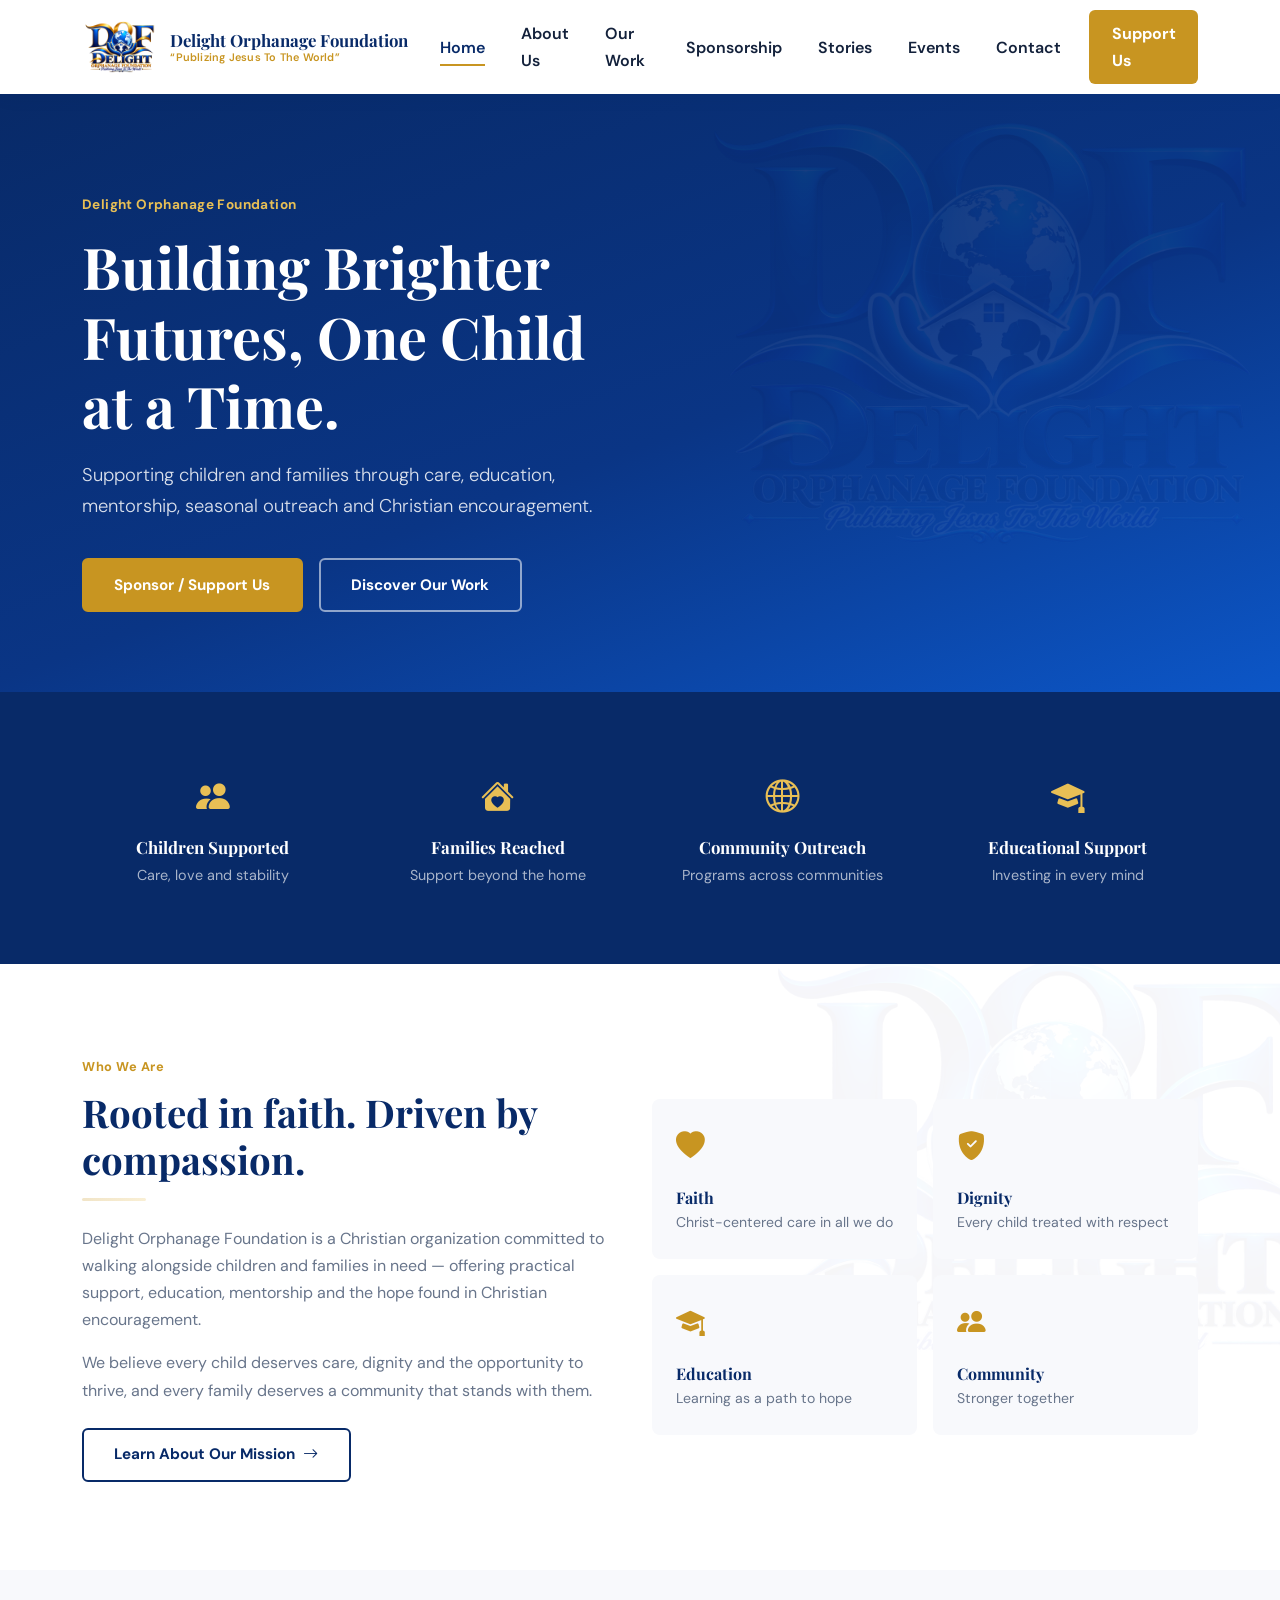
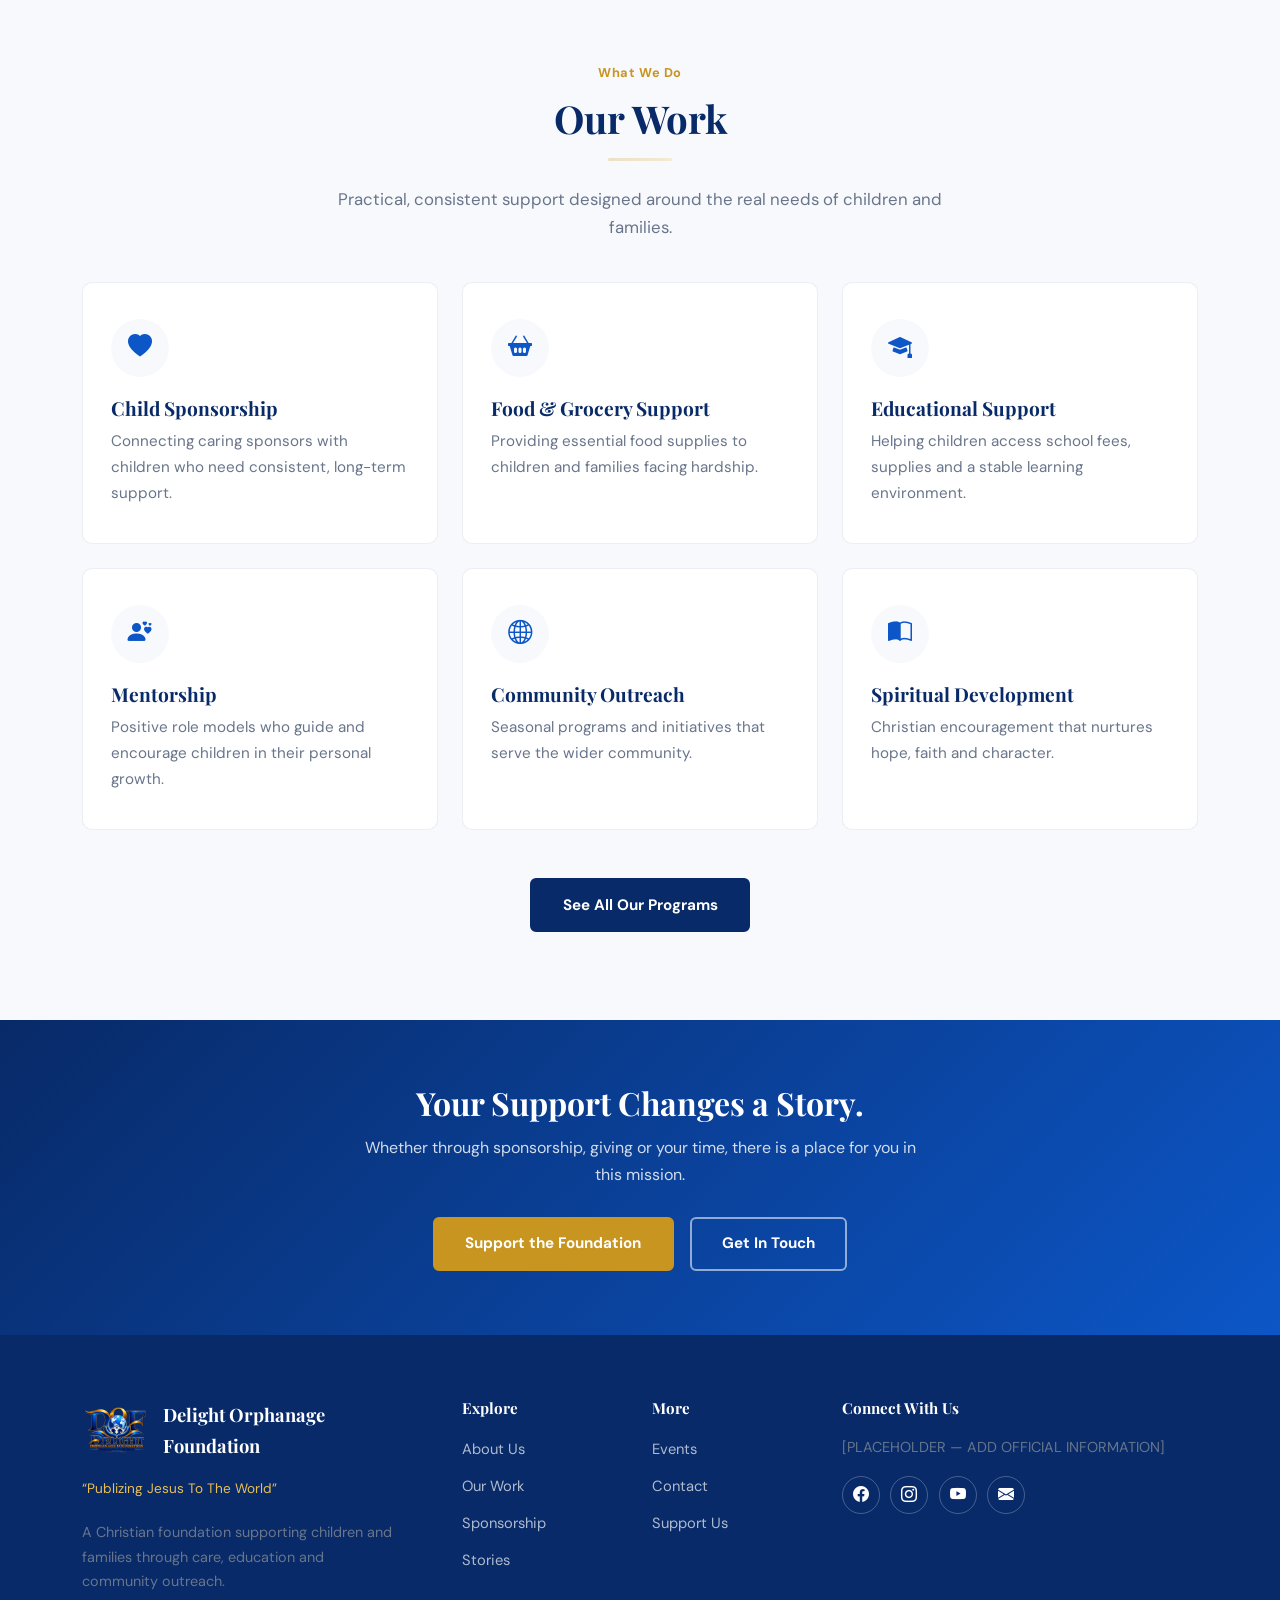
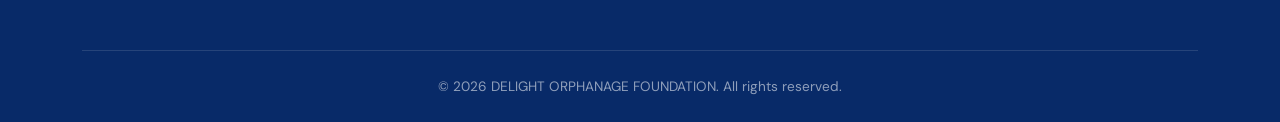
==== index.html @ 0a3e5aed "full website" ====
<!DOCTYPE html>
<html lang="en">
<head>
<meta charset="UTF-8">
<meta name="viewport" content="width=device-width, initial-scale=1.0">
<title>Delight Orphanage Foundation | Publizing Jesus To The World</title>
<meta name="description" content="Delight Orphanage Foundation supports children and families through child sponsorship, food support, education, mentorship and Christian encouragement.">

<!-- Google Fonts -->
<link rel="preconnect" href="https://fonts.googleapis.com">
<link rel="preconnect" href="https://fonts.gstatic.com" crossorigin>
<link href="https://fonts.googleapis.com/css2?family=Playfair+Display:wght@600;700;800&family=DM+Sans:wght@400;500;600;700&display=swap" rel="stylesheet">

<!-- Bootstrap 5 CSS -->
<link href="https://cdn.jsdelivr.net/npm/bootstrap@5.3.3/dist/css/bootstrap.min.css" rel="stylesheet">
<!-- Bootstrap Icons -->
<link rel="stylesheet" href="https://cdn.jsdelivr.net/npm/bootstrap-icons@1.11.3/font/bootstrap-icons.css">
<!-- Custom Styles -->
<link rel="stylesheet" href="css/style.css">

<link rel="icon" href="assets/logo-gold-blue.png" type="image/png">
</head>
<body>

<!-- ============================== HEADER / NAV ============================== -->
<header class="site-header">
  <nav class="navbar navbar-expand-lg">
    <div class="container">
      <a class="navbar-brand navbar-brand-custom" href="index.html">
        <img src="assets/logo-gold-blue.png" alt="Delight Orphanage Foundation logo">
        <span class="navbar-brand-text">
          <span class="brand-name">Delight Orphanage Foundation</span>
          <span class="brand-motto">&ldquo;Publizing Jesus To The World&rdquo;</span>
        </span>
      </a>
      <button class="navbar-toggler" type="button" data-bs-toggle="collapse" data-bs-target="#mainNav" aria-controls="mainNav" aria-expanded="false" aria-label="Toggle navigation">
        <span class="navbar-toggler-icon"></span>
      </button>
      <div class="collapse navbar-collapse" id="mainNav">
        <ul class="navbar-nav ms-auto align-items-lg-center gap-lg-1">
          <li class="nav-item"><a class="nav-link nav-link-custom active" aria-current="page" href="index.html">Home</a></li>
          <li class="nav-item"><a class="nav-link nav-link-custom" href="about.html">About Us</a></li>
          <li class="nav-item"><a class="nav-link nav-link-custom" href="work.html">Our Work</a></li>
          <li class="nav-item"><a class="nav-link nav-link-custom" href="support.html">Sponsorship</a></li>
          <li class="nav-item"><a class="nav-link nav-link-custom" href="stories.html">Stories</a></li>
          <li class="nav-item"><a class="nav-link nav-link-custom" href="events.html">Events</a></li>
          <li class="nav-item"><a class="nav-link nav-link-custom" href="contact.html">Contact</a></li>
          <li class="nav-item"><a class="nav-link nav-support-btn" href="support.html">Support Us</a></li>
        </ul>
      </div>
    </div>
  </nav>
</header>

<!-- ============================== HERO ============================== -->
<section class="hero">
  <div class="container">
    <div class="row align-items-center gy-5">
      <div class="col-lg-6">
        <span class="hero-eyebrow">Delight Orphanage Foundation</span>
        <h1>Building Brighter Futures, One Child at a Time.</h1>
        <p class="lead">Supporting children and families through care, education, mentorship, seasonal outreach and Christian encouragement.</p>
        <div class="hero-btns">
          <a href="support.html" class="btn btn-gold">Sponsor / Support Us</a>
          <a href="work.html" class="btn btn-outline-light-custom">Discover Our Work</a>
        </div>
      </div>
      <div class="col-lg-6">
        <div class="hero-art">
          <!-- Custom brand illustration: hands, home, and children — echoes the foundation's own mark -->
          <!-- <svg class="brand-illustration" viewBox="0 0 480 460" fill="none" xmlns="http://www.w3.org/2000/svg" role="img" aria-label="Illustration of two hands cradling a home with two children, beneath a globe, symbolising care and shelter">
            <circle cx="240" cy="150" r="118" fill="rgba(232,191,85,0.10)"/>
            <circle cx="240" cy="150" r="86" fill="rgba(232,191,85,0.14)"/>
            <circle cx="240" cy="140" r="58" fill="#E8BF55" fill-opacity="0.9"/>
            <path d="M186 150c0-30 24-54 54-54s54 24 54 54-24 54-54 54-54-24-54-54Z" stroke="#082A68" stroke-width="2" fill="none" opacity="0.35"/>
            <path d="M192 300 L240 258 L288 300 V300 H192 Z" fill="#FFFFFF"/>
            <path d="M180 306 L240 250 L300 306" stroke="#E8BF55" stroke-width="8" stroke-linecap="round" stroke-linejoin="round" fill="none"/>
            <rect x="228" y="272" width="24" height="24" fill="#0C56C7" opacity="0.85"/>
            <circle cx="218" cy="312" r="16" fill="#082A68"/>
            <circle cx="262" cy="312" r="16" fill="#082A68"/>
            <path d="M120 360c20-40 60-58 120-58s100 18 120 58" stroke="#0C56C7" stroke-width="10" stroke-linecap="round" fill="none"/>
            <path d="M96 372c14-16 32-24 48-24" stroke="#0C56C7" stroke-width="10" stroke-linecap="round" fill="none"/>
            <path d="M384 372c-14-16-32-24-48-24" stroke="#0C56C7" stroke-width="10" stroke-linecap="round" fill="none"/>
          </svg> -->
        </div>
      </div>
    </div>
  </div>
</section>

<!-- ============================== IMPACT SECTION ============================== -->
<section class="impact-section">
  <div class="container">
    <div class="row g-4">
      <div class="col-6 col-lg-3">
        <div class="impact-item reveal">
          <i class="bi bi-people-fill"></i>
          <h4>Children Supported</h4>
          <p>Care, love and stability</p>
        </div>
      </div>
      <div class="col-6 col-lg-3">
        <div class="impact-item reveal">
          <i class="bi bi-house-heart-fill"></i>
          <h4>Families Reached</h4>
          <p>Support beyond the home</p>
        </div>
      </div>
      <div class="col-6 col-lg-3">
        <div class="impact-item reveal">
          <i class="bi bi-globe2"></i>
          <h4>Community Outreach</h4>
          <p>Programs across communities</p>
        </div>
      </div>
      <div class="col-6 col-lg-3">
        <div class="impact-item reveal">
          <i class="bi bi-mortarboard-fill"></i>
          <h4>Educational Support</h4>
          <p>Investing in every mind</p>
        </div>
      </div>
    </div>
  </div>
</section>

<!-- ============================== ABOUT SNAPSHOT ============================== -->
<section class="section-pad watermark-section">
  <div class="container">
    <div class="row align-items-center gy-5">
      <div class="col-lg-6 reveal">
        <span class="eyebrow">Who We Are</span>
        <h2 class="section-title">Rooted in faith. Driven by compassion.</h2>
        <hr class="section-rule">
        <p>Delight Orphanage Foundation is a Christian organization committed to walking alongside children and families in need &mdash; offering practical support, education, mentorship and the hope found in Christian encouragement.</p>
        <p>We believe every child deserves care, dignity and the opportunity to thrive, and every family deserves a community that stands with them.</p>
        <a href="about.html" class="btn btn-outline-navy mt-2">Learn About Our Mission <i class="bi bi-arrow-right"></i></a>
      </div>
      <div class="col-lg-6 reveal">
        <div class="row g-3">
          <div class="col-6">
            <div class="p-4 rounded-3 bg-soft h-100">
              <i class="bi bi-heart-fill" style="color:var(--gold); font-size:1.8rem;"></i>
              <h5 class="mt-3 mb-1" style="font-size:1rem;">Faith</h5>
              <p class="mb-0" style="font-size:0.88rem;">Christ-centered care in all we do</p>
            </div>
          </div>
          <div class="col-6">
            <div class="p-4 rounded-3 bg-soft h-100">
              <i class="bi bi-shield-fill-check" style="color:var(--gold); font-size:1.8rem;"></i>
              <h5 class="mt-3 mb-1" style="font-size:1rem;">Dignity</h5>
              <p class="mb-0" style="font-size:0.88rem;">Every child treated with respect</p>
            </div>
          </div>
          <div class="col-6">
            <div class="p-4 rounded-3 bg-soft h-100">
              <i class="bi bi-mortarboard-fill" style="color:var(--gold); font-size:1.8rem;"></i>
              <h5 class="mt-3 mb-1" style="font-size:1rem;">Education</h5>
              <p class="mb-0" style="font-size:0.88rem;">Learning as a path to hope</p>
            </div>
          </div>
          <div class="col-6">
            <div class="p-4 rounded-3 bg-soft h-100">
              <i class="bi bi-people-fill" style="color:var(--gold); font-size:1.8rem;"></i>
              <h5 class="mt-3 mb-1" style="font-size:1rem;">Community</h5>
              <p class="mb-0" style="font-size:0.88rem;">Stronger together</p>
            </div>
          </div>
        </div>
      </div>
    </div>
  </div>
</section>

<!-- ============================== OUR WORK ============================== -->
<section class="section-pad bg-soft">
  <div class="container">
    <div class="text-center mx-auto reveal" style="max-width:640px;">
      <span class="eyebrow">What We Do</span>
      <h2 class="section-title">Our Work</h2>
      <hr class="section-rule center">
      <p class="section-intro mx-auto">Practical, consistent support designed around the real needs of children and families.</p>
    </div>
    <div class="row g-4 mt-3 reveal-stagger">
      <div class="col-md-6 col-lg-4 stagger-item">
        <div class="work-card">
          <div class="icon-wrap"><i class="bi bi-heart-fill"></i></div>
          <h3>Child Sponsorship</h3>
          <p>Connecting caring sponsors with children who need consistent, long-term support.</p>
        </div>
      </div>
      <div class="col-md-6 col-lg-4 stagger-item">
        <div class="work-card">
          <div class="icon-wrap"><i class="bi bi-basket2-fill"></i></div>
          <h3>Food &amp; Grocery Support</h3>
          <p>Providing essential food supplies to children and families facing hardship.</p>
        </div>
      </div>
      <div class="col-md-6 col-lg-4 stagger-item">
        <div class="work-card">
          <div class="icon-wrap"><i class="bi bi-mortarboard-fill"></i></div>
          <h3>Educational Support</h3>
          <p>Helping children access school fees, supplies and a stable learning environment.</p>
        </div>
      </div>
      <div class="col-md-6 col-lg-4 stagger-item">
        <div class="work-card">
          <div class="icon-wrap"><i class="bi bi-person-hearts"></i></div>
          <h3>Mentorship</h3>
          <p>Positive role models who guide and encourage children in their personal growth.</p>
        </div>
      </div>
      <div class="col-md-6 col-lg-4 stagger-item">
        <div class="work-card">
          <div class="icon-wrap"><i class="bi bi-globe2"></i></div>
          <h3>Community Outreach</h3>
          <p>Seasonal programs and initiatives that serve the wider community.</p>
        </div>
      </div>
      <div class="col-md-6 col-lg-4 stagger-item">
        <div class="work-card">
          <div class="icon-wrap"><i class="bi bi-book-half"></i></div>
          <h3>Spiritual Development</h3>
          <p>Christian encouragement that nurtures hope, faith and character.</p>
        </div>
      </div>
    </div>
    <div class="text-center mt-5 reveal">
      <a href="work.html" class="btn btn-navy">See All Our Programs</a>
    </div>
  </div>
</section>

<!-- ============================== CTA BAND ============================== -->
<section class="cta-band">
  <div class="container reveal">
    <h2>Your Support Changes a Story.</h2>
    <p>Whether through sponsorship, giving or your time, there is a place for you in this mission.</p>
    <div class="d-flex justify-content-center gap-3 flex-wrap">
      <a href="support.html" class="btn btn-gold">Support the Foundation</a>
      <a href="contact.html" class="btn btn-outline-light-custom">Get In Touch</a>
    </div>
  </div>
</section>

<!-- ============================== FOOTER ============================== -->
<footer class="site-footer">
  <div class="container">
    <div class="row g-4">
      <div class="col-lg-4">
        <div class="footer-brand">
          <img src="assets/logo-gold-blue.png" alt="Delight Orphanage Foundation logo">
          <span class="footer-brand-name">Delight Orphanage<br>Foundation</span>
        </div>
        <p class="footer-motto">&ldquo;Publizing Jesus To The World&rdquo;</p>
        <p style="font-size:0.9rem; max-width:320px;">A Christian foundation supporting children and families through care, education and community outreach.</p>
      </div>
      <div class="col-6 col-lg-2">
        <h5>Explore</h5>
        <ul class="footer-links">
          <li><a href="about.html">About Us</a></li>
          <li><a href="work.html">Our Work</a></li>
          <li><a href="support.html">Sponsorship</a></li>
          <li><a href="stories.html">Stories</a></li>
        </ul>
      </div>
      <div class="col-6 col-lg-2">
        <h5>More</h5>
        <ul class="footer-links">
          <li><a href="events.html">Events</a></li>
          <li><a href="contact.html">Contact</a></li>
          <li><a href="support.html">Support Us</a></li>
        </ul>
      </div>
      <div class="col-lg-4">
        <h5>Connect With Us</h5>
        <p style="font-size:0.9rem;">[PLACEHOLDER &mdash; ADD OFFICIAL INFORMATION]</p>
        <div class="footer-social">
          <a href="#" aria-label="Facebook"><i class="bi bi-facebook"></i></a>
          <a href="#" aria-label="Instagram"><i class="bi bi-instagram"></i></a>
          <a href="#" aria-label="YouTube"><i class="bi bi-youtube"></i></a>
          <a href="#" aria-label="Email"><i class="bi bi-envelope-fill"></i></a>
        </div>
      </div>
    </div>
    <div class="footer-bottom">
      &copy; <span data-current-year></span> DELIGHT ORPHANAGE FOUNDATION. All rights reserved.
    </div>
  </div>
</footer>

<button id="backToTop" class="back-to-top" aria-label="Back to top"><i class="bi bi-arrow-up"></i></button>

<!-- Bootstrap Bundle JS -->
<script src="https://cdn.jsdelivr.net/npm/bootstrap@5.3.3/dist/js/bootstrap.bundle.min.js"></script>
<script src="js/script.js"></script>
</body>
</html>
---- css/style.css ----
/* ==========================================================================
   DELIGHT ORPHANAGE FOUNDATION — STYLESHEET
   "Publizing Jesus To The World"
   ========================================================================== */

:root {
  --blue-primary: #082A68;
  --blue-secondary: #0C56C7;
  --gold: #C89521;
  --gold-light: #E8BF55;
  --white: #FFFFFF;
  --bg-light: #F8F9FC;
  --text-dark: #13213B;
  --text-muted: #68758B;

  --font-display: 'Playfair Display', Georgia, serif;
  --font-body: 'DM Sans', -apple-system, BlinkMacSystemFont, sans-serif;

  --radius-sm: 6px;
  --radius-md: 10px;
  --shadow-soft: 0 10px 30px rgba(8, 42, 104, 0.08);
  --shadow-card: 0 6px 20px rgba(8, 42, 104, 0.10);
  --transition: 0.35s cubic-bezier(0.22, 0.61, 0.36, 1);
}

/* ==========================================================================
   BASE
   ========================================================================== */

* { box-sizing: border-box; }

html { scroll-behavior: smooth; }

body {
  font-family: var(--font-body);
  color: var(--text-dark);
  background-color: var(--white);
  line-height: 1.7;
  -webkit-font-smoothing: antialiased;
}

h1, h2, h3, h4, h5, h6 {
  font-family: var(--font-display);
  color: var(--blue-primary);
  font-weight: 700;
  line-height: 1.2;
}

p { color: var(--text-muted); }

a { color: var(--blue-secondary); text-decoration: none; transition: color var(--transition); }
a:hover { color: var(--gold); }

::selection { background: var(--gold-light); color: var(--blue-primary); }

/* Visible focus states for accessibility */
a:focus-visible,
button:focus-visible,
input:focus-visible,
textarea:focus-visible,
select:focus-visible,
.btn:focus-visible {
  outline: 3px solid var(--gold);
  outline-offset: 3px;
}

.section-pad { padding: 5.5rem 0; }
.section-pad-sm { padding: 3.5rem 0; }
.bg-soft { background-color: var(--bg-light); }

.eyebrow {
  display: inline-block;
  font-family: var(--font-body);
  font-weight: 700;
  font-size: 0.8rem;
  letter-spacing: 0.04em;
  color: var(--gold);
  margin-bottom: 0.75rem;
}

.section-title {
  font-size: clamp(1.9rem, 3vw, 2.75rem);
  margin-bottom: 1rem;
}

.section-rule {
  width: 64px;
  height: 3px;
  background: linear-gradient(90deg, var(--gold), var(--gold-light));
  border: none;
  border-radius: 2px;
  margin: 0 0 1.5rem 0;
}

.section-rule.center { margin: 0 auto 1.5rem auto; }

.section-intro {
  max-width: 640px;
  color: var(--text-muted);
  font-size: 1.05rem;
}

/* ==========================================================================
   WATERMARK — very subtle brand mark on select sections
   ========================================================================== */

.watermark-section { position: relative; overflow: hidden; }

.watermark-section::before {
  content: "";
  position: absolute;
  top: 50%;
  right: -6%;
  width: 620px;
  height: 620px;
  transform: translateY(-50%);
  background-image: url('../assets/logo-blue.png');
  background-repeat: no-repeat;
  background-size: contain;
  opacity: 0.035;
  pointer-events: none;
  z-index: 0;
}

.watermark-section > .container { position: relative; z-index: 1; }

/* ==========================================================================
   BUTTONS
   ========================================================================== */

.btn {
  font-family: var(--font-body);
  font-weight: 700;
  font-size: 0.95rem;
  padding: 0.85rem 1.9rem;
  border-radius: var(--radius-sm);
  border: 2px solid transparent;
  transition: transform var(--transition), box-shadow var(--transition), background-color var(--transition), color var(--transition);
  display: inline-flex;
  align-items: center;
  gap: 0.5rem;
}

.btn-gold {
  background-color: var(--gold);
  color: var(--white);
  border-color: var(--gold);
}
.btn-gold:hover {
  background-color: var(--gold-light);
  border-color: var(--gold-light);
  color: var(--blue-primary);
  transform: translateY(-2px);
  box-shadow: 0 10px 20px rgba(200, 149, 33, 0.3);
}

.btn-outline-light-custom {
  background-color: transparent;
  color: var(--white);
  border-color: rgba(255,255,255,0.55);
}
.btn-outline-light-custom:hover {
  background-color: var(--white);
  color: var(--blue-primary);
  border-color: var(--white);
  transform: translateY(-2px);
}

.btn-navy {
  background-color: var(--blue-primary);
  color: var(--white);
  border-color: var(--blue-primary);
}
.btn-navy:hover {
  background-color: var(--blue-secondary);
  border-color: var(--blue-secondary);
  color: var(--white);
  transform: translateY(-2px);
  box-shadow: 0 10px 20px rgba(12, 86, 199, 0.25);
}

.btn-outline-navy {
  background-color: transparent;
  color: var(--blue-primary);
  border-color: var(--blue-primary);
}
.btn-outline-navy:hover {
  background-color: var(--blue-primary);
  color: var(--white);
  transform: translateY(-2px);
}

/* ==========================================================================
   NAVIGATION
   ========================================================================== */

.site-header {
  position: sticky;
  top: 0;
  z-index: 1000;
  background-color: rgba(255, 255, 255, 0.97);
  backdrop-filter: blur(8px);
  box-shadow: 0 2px 18px rgba(8, 42, 104, 0.07);
}

.navbar { padding: 0.65rem 0; }

.navbar-brand-custom {
  display: flex;
  align-items: center;
  gap: 0.65rem;
}

.navbar-brand-custom img {
  height: 52px;
  width: auto;
}

.navbar-brand-text {
  display: flex;
  flex-direction: column;
  line-height: 1.15;
}

.navbar-brand-text .brand-name {
  font-family: var(--font-display);
  font-weight: 700;
  font-size: 1.05rem;
  color: var(--blue-primary);
}

.navbar-brand-text .brand-motto {
  font-size: 0.68rem;
  color: var(--gold);
  font-weight: 600;
  letter-spacing: 0.02em;
}

.nav-link-custom {
  font-weight: 600;
  color: var(--text-dark) !important;
  padding: 0.5rem 1rem !important;
  position: relative;
}

.nav-link-custom::after {
  content: "";
  position: absolute;
  left: 1rem;
  right: 1rem;
  bottom: 0.15rem;
  height: 2px;
  background: var(--gold);
  transform: scaleX(0);
  transform-origin: left;
  transition: transform var(--transition);
}

.nav-link-custom:hover::after,
.nav-link-custom.active::after {
  transform: scaleX(1);
}

.nav-link-custom.active {
  color: var(--blue-primary) !important;
}

.nav-support-btn {
  background-color: var(--gold);
  color: var(--white) !important;
  border-radius: var(--radius-sm);
  padding: 0.6rem 1.4rem !important;
  font-weight: 700;
  margin-left: 0.5rem;
  transition: background-color var(--transition), transform var(--transition);
}
.nav-support-btn:hover {
  background-color: var(--blue-primary);
  color: var(--white) !important;
  transform: translateY(-2px);
}
.nav-support-btn::after { display: none; }

/* ==========================================================================
   HERO
   ========================================================================== */

.hero {
  position: relative;
  background: linear-gradient(160deg, var(--blue-primary) 0%, #0a3585 55%, var(--blue-secondary) 100%);
  color: var(--white);
  overflow: hidden;
  padding: 6rem 0 5rem;
}

.hero::before {
  content: "";
  position: absolute;
  inset: 0;
  background-image: url('../assets/logo-blue.png');
  background-repeat: no-repeat;
  background-position: 105% 15%;
  background-size: 640px;
  opacity: 0.06;
  pointer-events: none;
}

.hero .container { position: relative; z-index: 1; }

.hero-eyebrow {
  color: var(--gold-light);
  font-weight: 700;
  letter-spacing: 0.03em;
  font-size: 0.85rem;
  margin-bottom: 1rem;
  display: inline-block;
}

.hero h1 {
  color: var(--white);
  font-size: clamp(2.3rem, 5vw, 3.6rem);
  margin-bottom: 1.25rem;
}

.hero p.lead {
  color: rgba(255,255,255,0.85);
  font-size: 1.15rem;
  max-width: 540px;
  margin-bottom: 2.25rem;
}

.hero-btns { display: flex; gap: 1rem; flex-wrap: wrap; }

.hero-art {
  position: relative;
  width: 100%;
  max-width: 460px;
  margin: 0 auto;
}

/* ==========================================================================
   BRAND ILLUSTRATION (custom SVG motifs, no stock photography)
   ========================================================================== */

.brand-illustration {
  width: 100%;
  height: auto;
  display: block;
}

.motif-ring {
  position: absolute;
  border-radius: 50%;
  border: 2px solid rgba(232, 191, 85, 0.35);
}

.page-hero {
  position: relative;
  background: linear-gradient(160deg, var(--blue-primary) 0%, var(--blue-secondary) 100%);
  color: var(--white);
  padding: 4.5rem 0 3.5rem;
  overflow: hidden;
}

.page-hero::before {
  content: "";
  position: absolute;
  inset: 0;
  background-image: url('../assets/logo-blue.png');
  background-repeat: no-repeat;
  background-position: 100% 120%;
  background-size: 420px;
  opacity: 0.07;
  pointer-events: none;
}

.page-hero .container { position: relative; z-index: 1; }
.page-hero h1 { color: var(--white); margin-bottom: 0.6rem; }
.page-hero p { color: rgba(255,255,255,0.82); max-width: 560px; font-size: 1.05rem; }

.breadcrumb-custom {
  font-size: 0.85rem;
  color: rgba(255,255,255,0.65);
  margin-bottom: 1rem;
}
.breadcrumb-custom a { color: rgba(255,255,255,0.85); }
.breadcrumb-custom a:hover { color: var(--gold-light); }

/* ==========================================================================
   IMPACT / STATS-STYLE SECTION (no fabricated numbers — category based)
   ========================================================================== */

.impact-section {
  background-color: var(--blue-primary);
  color: var(--white);
  padding: 3.5rem 0;
}

.impact-item {
  text-align: center;
  padding: 1.25rem;
  border-left: 1px solid rgba(255,255,255,0.12);
}
.impact-item:first-child { border-left: none; }

.impact-item i {
  font-size: 2.1rem;
  color: var(--gold-light);
  margin-bottom: 0.75rem;
  display: inline-block;
}

.impact-item h4 {
  color: var(--white);
  font-size: 1.05rem;
  margin-bottom: 0.35rem;
}

.impact-item p {
  color: rgba(255,255,255,0.65);
  font-size: 0.9rem;
  margin: 0;
}

/* ==========================================================================
   CARDS — Our Work
   ========================================================================== */

.work-card {
  background: var(--white);
  border: 1px solid rgba(8, 42, 104, 0.08);
  border-radius: var(--radius-md);
  padding: 2.25rem 1.75rem;
  height: 100%;
  transition: transform var(--transition), box-shadow var(--transition), border-color var(--transition);
}

.work-card:hover {
  transform: translateY(-6px);
  box-shadow: var(--shadow-card);
  border-color: transparent;
}

.work-card .icon-wrap {
  width: 58px;
  height: 58px;
  border-radius: 50%;
  background: var(--bg-light);
  display: flex;
  align-items: center;
  justify-content: center;
  margin-bottom: 1.25rem;
  transition: background-color var(--transition);
}

.work-card:hover .icon-wrap { background-color: var(--gold-light); }

.work-card .icon-wrap i {
  font-size: 1.5rem;
  color: var(--blue-secondary);
}

.work-card:hover .icon-wrap i { color: var(--blue-primary); }

.work-card h3 {
  font-size: 1.2rem;
  margin-bottom: 0.6rem;
}

.work-card p { font-size: 0.95rem; margin-bottom: 0; }

/* ==========================================================================
   VALUES (About page)
   ========================================================================== */

.value-item {
  display: flex;
  gap: 1rem;
  padding: 1.25rem 0;
  border-bottom: 1px solid rgba(8, 42, 104, 0.08);
}
.value-item:last-child { border-bottom: none; }

.value-item .value-icon {
  flex: 0 0 auto;
  width: 44px;
  height: 44px;
  border-radius: 50%;
  background: var(--bg-light);
  display: flex;
  align-items: center;
  justify-content: center;
  color: var(--gold);
  font-size: 1.15rem;
}

.value-item h4 { font-size: 1.05rem; margin-bottom: 0.25rem; }
.value-item p { margin-bottom: 0; font-size: 0.93rem; }

/* ==========================================================================
   STORY / ARTICLE CARDS
   ========================================================================== */

.article-card {
  background: var(--white);
  border-radius: var(--radius-md);
  overflow: hidden;
  border: 1px solid rgba(8, 42, 104, 0.08);
  height: 100%;
  display: flex;
  flex-direction: column;
  transition: transform var(--transition), box-shadow var(--transition);
}

.article-card:hover {
  transform: translateY(-5px);
  box-shadow: var(--shadow-card);
}

.article-thumb {
  height: 170px;
  background: linear-gradient(135deg, var(--blue-primary), var(--blue-secondary));
  position: relative;
  display: flex;
  align-items: center;
  justify-content: center;
}

.article-thumb i { font-size: 2.4rem; color: rgba(255,255,255,0.85); }

.article-card .card-body { padding: 1.5rem; display: flex; flex-direction: column; flex: 1; }

.article-category {
  display: inline-block;
  font-size: 0.72rem;
  font-weight: 700;
  color: var(--gold);
  background: rgba(200, 149, 33, 0.1);
  padding: 0.3rem 0.7rem;
  border-radius: 20px;
  margin-bottom: 0.75rem;
  align-self: flex-start;
}

.article-card h3 { font-size: 1.1rem; margin-bottom: 0.6rem; }
.article-card p { font-size: 0.9rem; flex: 1; }

.sample-tag {
  font-size: 0.72rem;
  color: var(--text-muted);
  font-style: italic;
  margin-bottom: 0.5rem;
}

/* ==========================================================================
   EVENTS
   ========================================================================== */

.event-card {
  background: var(--white);
  border-radius: var(--radius-md);
  overflow: hidden;
  border: 1px solid rgba(8, 42, 104, 0.08);
  height: 100%;
  transition: transform var(--transition), box-shadow var(--transition);
}

.event-card:hover { transform: translateY(-5px); box-shadow: var(--shadow-card); }

.event-image {
  height: 200px;
  background: linear-gradient(135deg, var(--blue-secondary), var(--gold));
  position: relative;
  overflow: hidden;
  display: flex;
  align-items: center;
  justify-content: center;
}

.event-image i { font-size: 2.6rem; color: rgba(255,255,255,0.9); }

.event-date-badge {
  position: absolute;
  top: 0.85rem;
  left: 0.85rem;
  background: var(--white);
  color: var(--blue-primary);
  font-weight: 700;
  font-size: 0.78rem;
  padding: 0.35rem 0.75rem;
  border-radius: var(--radius-sm);
}

.event-body { padding: 1.5rem; }
.event-body h3 { font-size: 1.15rem; margin-bottom: 0.4rem; font-weight: 700; }
.event-body p { font-size: 0.9rem; margin-bottom: 0; }

/* ==========================================================================
   GALLERY / LIGHTBOX
   ========================================================================== */

.gallery-item {
  border-radius: var(--radius-md);
  overflow: hidden;
  cursor: pointer;
  position: relative;
  height: 180px;
  background: linear-gradient(135deg, var(--blue-primary), var(--blue-secondary));
  display: flex;
  align-items: center;
  justify-content: center;
  transition: transform var(--transition);
}
.gallery-item:nth-child(3n+2) { background: linear-gradient(135deg, var(--blue-secondary), var(--gold)); }
.gallery-item:nth-child(3n+3) { background: linear-gradient(135deg, var(--gold), var(--blue-primary)); }

.gallery-item:hover { transform: scale(1.03); }
.gallery-item i { color: rgba(255,255,255,0.9); font-size: 1.8rem; }

.gallery-item .gallery-caption {
  position: absolute;
  bottom: 0;
  left: 0;
  right: 0;
  background: rgba(8, 42, 104, 0.75);
  color: var(--white);
  font-size: 0.8rem;
  padding: 0.5rem 0.75rem;
  transform: translateY(100%);
  transition: transform var(--transition);
}
.gallery-item:hover .gallery-caption { transform: translateY(0); }

.lightbox-overlay {
  position: fixed;
  inset: 0;
  background: rgba(8, 13, 32, 0.92);
  z-index: 2000;
  display: none;
  align-items: center;
  justify-content: center;
  padding: 2rem;
}
.lightbox-overlay.active { display: flex; }

.lightbox-box {
  background: linear-gradient(135deg, var(--blue-primary), var(--blue-secondary));
  border-radius: var(--radius-md);
  max-width: 560px;
  width: 100%;
  padding: 3rem 2rem;
  text-align: center;
  color: var(--white);
  position: relative;
}

.lightbox-box i.display-icon { font-size: 3rem; color: var(--gold-light); margin-bottom: 1rem; }

.lightbox-close {
  position: absolute;
  top: 0.85rem;
  right: 1rem;
  background: none;
  border: none;
  color: var(--white);
  font-size: 1.6rem;
  cursor: pointer;
  line-height: 1;
}
.lightbox-close:hover { color: var(--gold-light); }

/* ==========================================================================
   FORMS
   ========================================================================== */

.form-card {
  background: var(--white);
  border: 1px solid rgba(8, 42, 104, 0.08);
  border-radius: var(--radius-md);
  padding: 2.5rem;
  box-shadow: var(--shadow-soft);
}

.form-label {
  font-weight: 600;
  color: var(--text-dark);
  font-size: 0.9rem;
}

.form-control, .form-select {
  border: 1.5px solid rgba(8, 42, 104, 0.15);
  border-radius: var(--radius-sm);
  padding: 0.7rem 0.9rem;
  font-family: var(--font-body);
}

.form-control:focus, .form-select:focus {
  border-color: var(--blue-secondary);
  box-shadow: 0 0 0 3px rgba(12, 86, 199, 0.12);
}

.form-check-input:checked {
  background-color: var(--gold);
  border-color: var(--gold);
}

.form-note {
  background: var(--bg-light);
  border-left: 3px solid var(--gold);
  padding: 1rem 1.25rem;
  border-radius: var(--radius-sm);
  font-size: 0.88rem;
  color: var(--text-muted);
}

.form-success-msg {
  display: none;
  background: #eef7ee;
  border-left: 3px solid #4a8a4a;
  color: #2c5c2c;
  padding: 1rem 1.25rem;
  border-radius: var(--radius-sm);
  margin-top: 1.25rem;
  font-size: 0.92rem;
}
.form-success-msg.show { display: block; }

/* ==========================================================================
   PLACEHOLDER NOTICE (contact info etc.)
   ========================================================================== */

.placeholder-note {
  font-style: italic;
  color: var(--text-muted);
}

.contact-info-card {
  display: flex;
  gap: 1rem;
  padding: 1.5rem 0;
  border-bottom: 1px solid rgba(8, 42, 104, 0.08);
}
.contact-info-card:last-child { border-bottom: none; }

.contact-info-card .ci-icon {
  flex: 0 0 auto;
  width: 48px;
  height: 48px;
  border-radius: 50%;
  background: var(--bg-light);
  color: var(--blue-secondary);
  display: flex;
  align-items: center;
  justify-content: center;
  font-size: 1.2rem;
}

.contact-info-card h4 { font-size: 1rem; margin-bottom: 0.25rem; }
.contact-info-card p { margin-bottom: 0; font-size: 0.92rem; }

/* ==========================================================================
   FOOTER
   ========================================================================== */

.site-footer {
  background-color: var(--blue-primary);
  color: rgba(255,255,255,0.75);
  padding: 4rem 0 1.5rem;
}

.footer-brand { display: flex; align-items: center; gap: 0.75rem; margin-bottom: 1rem; }
.footer-brand img { height: 46px; }
.footer-brand-name { font-family: var(--font-display); color: var(--white); font-size: 1.15rem; font-weight: 700; }
.footer-motto { color: var(--gold-light); font-size: 0.85rem; margin-bottom: 1.25rem; }

.site-footer h5 {
  color: var(--white);
  font-size: 0.95rem;
  font-weight: 700;
  margin-bottom: 1.15rem;
}

.footer-links { list-style: none; padding: 0; margin: 0; }
.footer-links li { margin-bottom: 0.6rem; }
.footer-links a { color: rgba(255,255,255,0.68); font-size: 0.92rem; }
.footer-links a:hover { color: var(--gold-light); }

.footer-social { display: flex; gap: 0.65rem; margin-top: 0.5rem; }
.footer-social a {
  width: 38px;
  height: 38px;
  border-radius: 50%;
  border: 1px solid rgba(255,255,255,0.25);
  display: flex;
  align-items: center;
  justify-content: center;
  color: var(--white);
  transition: background-color var(--transition), border-color var(--transition), transform var(--transition);
}
.footer-social a:hover {
  background-color: var(--gold);
  border-color: var(--gold);
  transform: translateY(-3px);
}

.footer-bottom {
  border-top: 1px solid rgba(255,255,255,0.12);
  margin-top: 2.5rem;
  padding-top: 1.5rem;
  font-size: 0.85rem;
  text-align: center;
  color: rgba(255,255,255,0.55);
}

/* ==========================================================================
   SCROLL REVEAL ANIMATIONS
   ========================================================================== */

.reveal {
  opacity: 0;
  transform: translateY(24px);
  transition: opacity 0.7s ease, transform 0.7s ease;
}
.reveal.is-visible {
  opacity: 1;
  transform: translateY(0);
}

.reveal-stagger.is-visible .stagger-item {
  opacity: 1;
  transform: translateY(0);
}
.stagger-item {
  opacity: 0;
  transform: translateY(20px);
  transition: opacity 0.6s ease, transform 0.6s ease;
}
.stagger-item:nth-child(1) { transition-delay: 0.05s; }
.stagger-item:nth-child(2) { transition-delay: 0.15s; }
.stagger-item:nth-child(3) { transition-delay: 0.25s; }
.stagger-item:nth-child(4) { transition-delay: 0.35s; }
.stagger-item:nth-child(5) { transition-delay: 0.45s; }
.stagger-item:nth-child(6) { transition-delay: 0.55s; }

@media (prefers-reduced-motion: reduce) {
  html { scroll-behavior: auto; }
  .reveal, .stagger-item {
    opacity: 1 !important;
    transform: none !important;
    transition: none !important;
  }
  * {
    animation-duration: 0.001ms !important;
    animation-iteration-count: 1 !important;
    transition-duration: 0.001ms !important;
  }
}

/* ==========================================================================
   MISC — CTA band, timeline, back-to-top
   ========================================================================== */

.cta-band {
  background: linear-gradient(135deg, var(--blue-primary), var(--blue-secondary));
  color: var(--white);
  padding: 4rem 0;
  text-align: center;
  position: relative;
  overflow: hidden;
}
.cta-band h2 { color: var(--white); margin-bottom: 0.75rem; }
.cta-band p { color: rgba(255,255,255,0.82); max-width: 560px; margin: 0 auto 1.75rem; }

.back-to-top {
  position: fixed;
  bottom: 1.75rem;
  right: 1.75rem;
  width: 46px;
  height: 46px;
  border-radius: 50%;
  background: var(--blue-primary);
  color: var(--white);
  border: none;
  display: flex;
  align-items: center;
  justify-content: center;
  font-size: 1.2rem;
  box-shadow: var(--shadow-soft);
  opacity: 0;
  visibility: hidden;
  transform: translateY(10px);
  transition: opacity var(--transition), transform var(--transition), background-color var(--transition), visibility var(--transition);
  z-index: 900;
}
.back-to-top.show { opacity: 1; visibility: visible; transform: translateY(0); }
.back-to-top:hover { background-color: var(--gold); }

/* Timeline for values / process style content on About */
.who-we-are-row { align-items: center; }
.who-we-are-row img,
.about-art {
  max-width: 100%;
  border-radius: var(--radius-md);
}

hr.divider-gold {
  width: 80px;
  height: 3px;
  background: var(--gold);
  border: none;
  border-radius: 2px;
}

/* Responsive helpers */
@media (max-width: 991.98px) {
  .impact-item { border-left: none; border-top: 1px solid rgba(255,255,255,0.12); }
  .impact-item:first-child { border-top: none; }
  .hero { padding: 4rem 0 3rem; text-align: center; }
  .hero-btns { justify-content: center; }
  .hero p.lead { margin-left: auto; margin-right: auto; }
  .hero-art { margin-top: 2.5rem; }
}

@media (max-width: 575.98px) {
  .section-pad { padding: 3.5rem 0; }
  .form-card { padding: 1.75rem 1.25rem; }
}
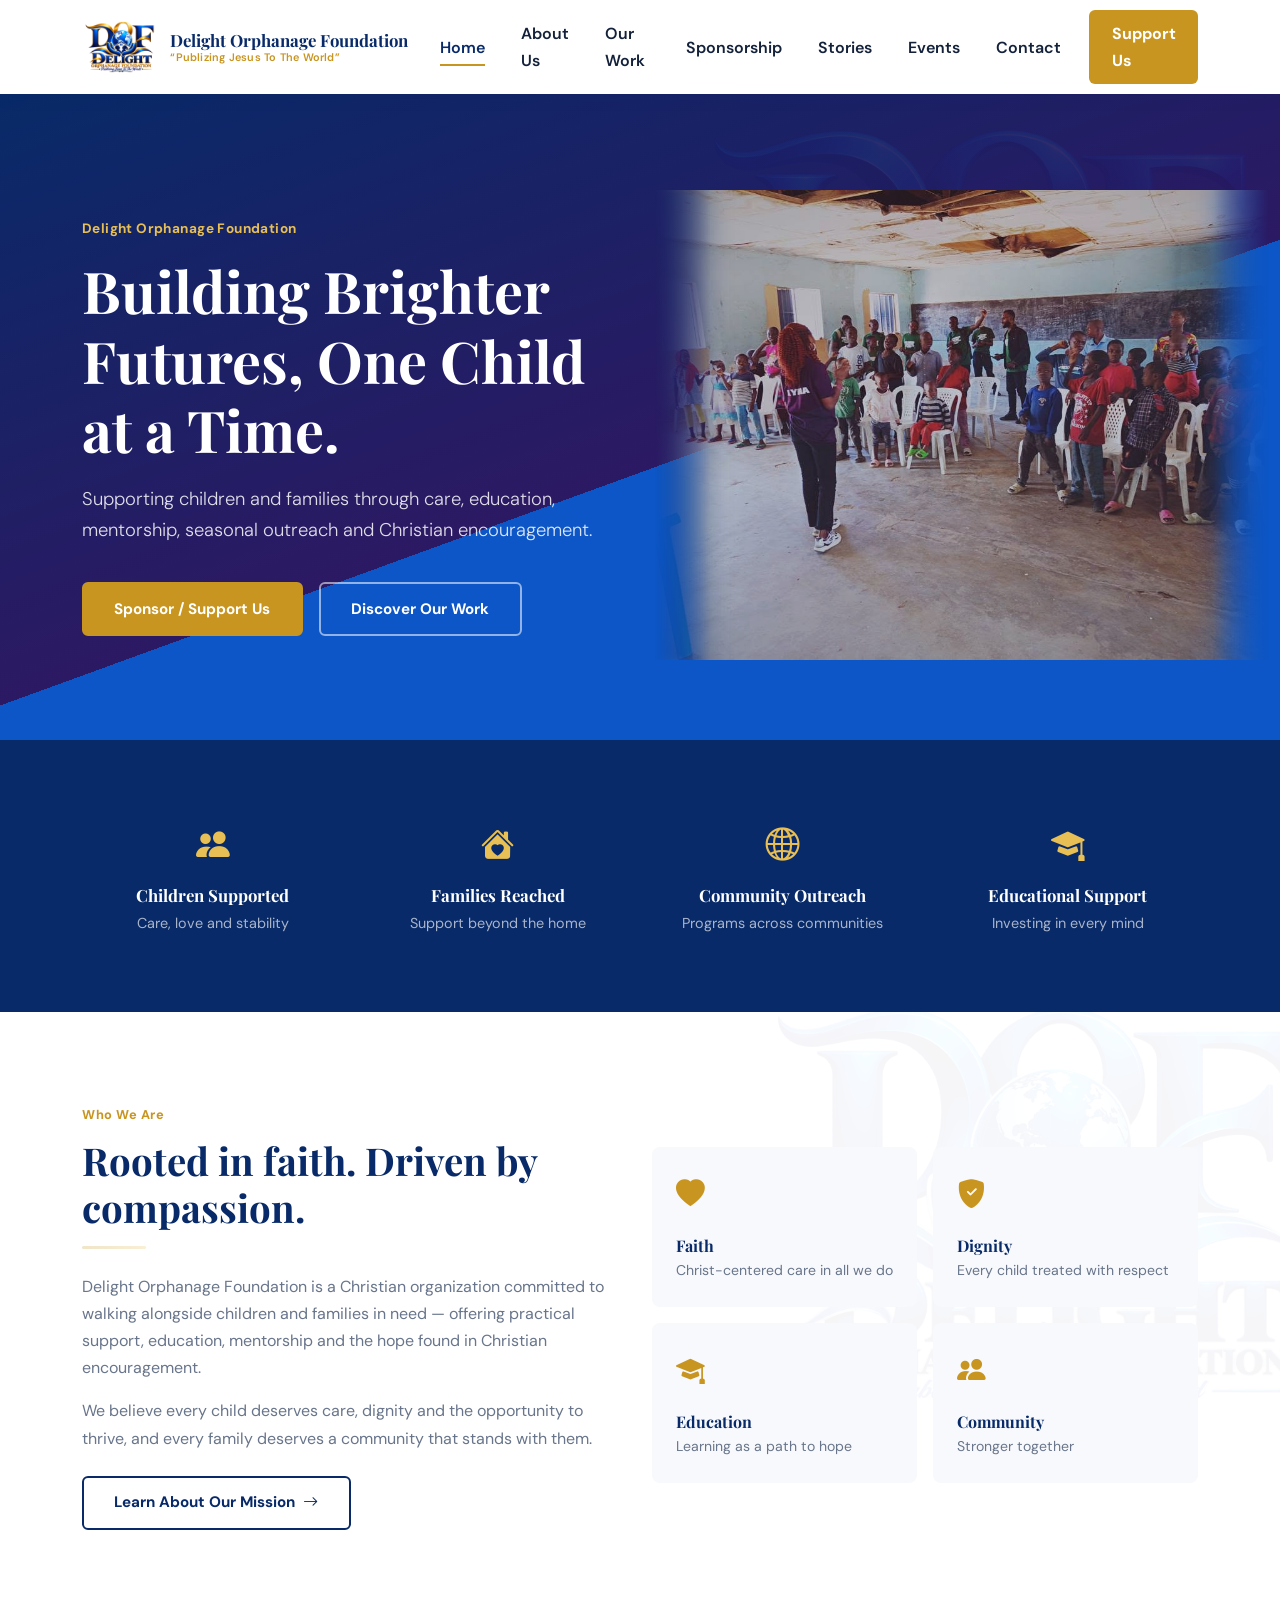
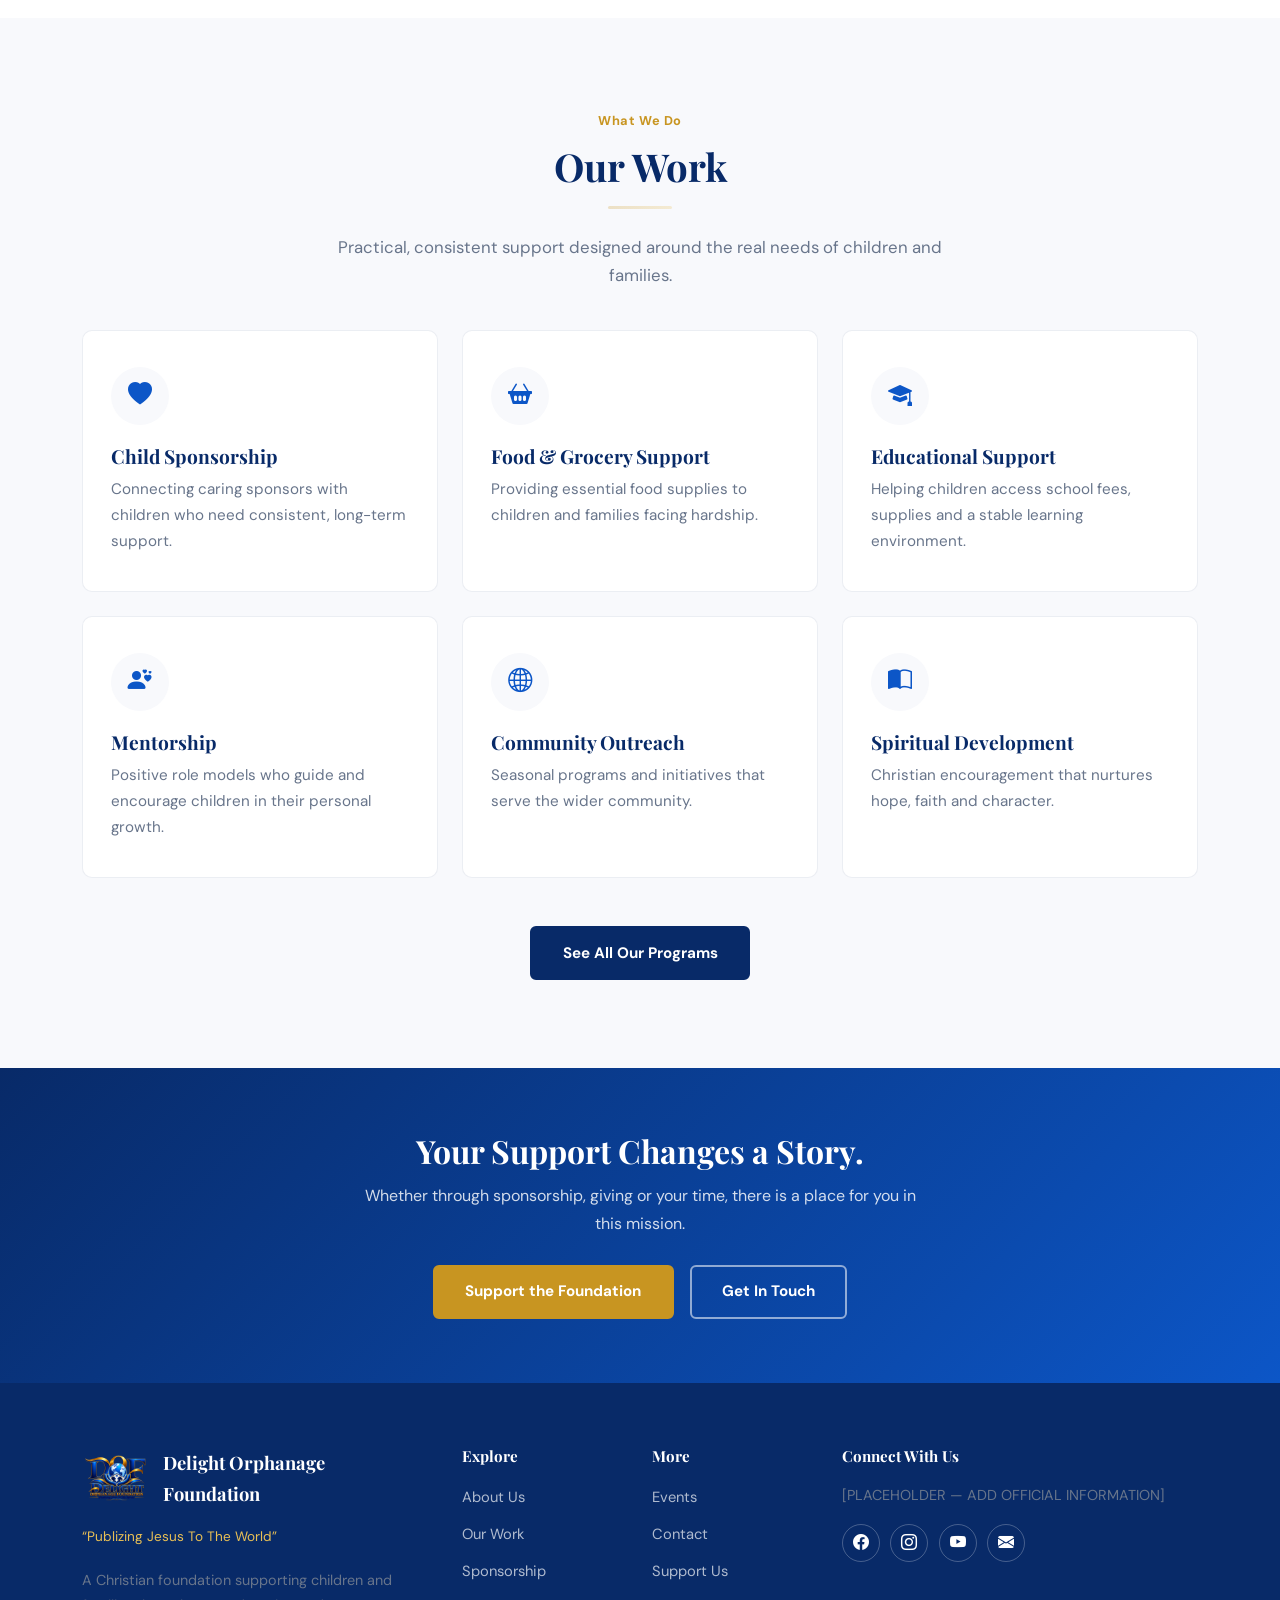
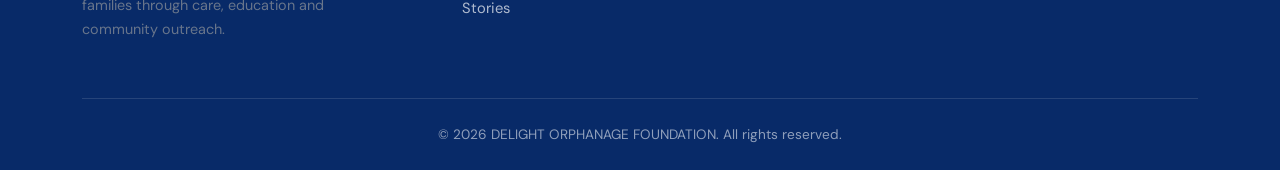
==== commit ee4bc1ce: "udaig the ui" ====
--- a/index.html
+++ b/index.html
@@ -67,21 +67,11 @@
       </div>
       <div class="col-lg-6">
         <div class="hero-art">
-          <!-- Custom brand illustration: hands, home, and children — echoes the foundation's own mark -->
-          <!-- <svg class="brand-illustration" viewBox="0 0 480 460" fill="none" xmlns="http://www.w3.org/2000/svg" role="img" aria-label="Illustration of two hands cradling a home with two children, beneath a globe, symbolising care and shelter">
-            <circle cx="240" cy="150" r="118" fill="rgba(232,191,85,0.10)"/>
-            <circle cx="240" cy="150" r="86" fill="rgba(232,191,85,0.14)"/>
-            <circle cx="240" cy="140" r="58" fill="#E8BF55" fill-opacity="0.9"/>
-            <path d="M186 150c0-30 24-54 54-54s54 24 54 54-24 54-54 54-54-24-54-54Z" stroke="#082A68" stroke-width="2" fill="none" opacity="0.35"/>
-            <path d="M192 300 L240 258 L288 300 V300 H192 Z" fill="#FFFFFF"/>
-            <path d="M180 306 L240 250 L300 306" stroke="#E8BF55" stroke-width="8" stroke-linecap="round" stroke-linejoin="round" fill="none"/>
-            <rect x="228" y="272" width="24" height="24" fill="#0C56C7" opacity="0.85"/>
-            <circle cx="218" cy="312" r="16" fill="#082A68"/>
-            <circle cx="262" cy="312" r="16" fill="#082A68"/>
-            <path d="M120 360c20-40 60-58 120-58s100 18 120 58" stroke="#0C56C7" stroke-width="10" stroke-linecap="round" fill="none"/>
-            <path d="M96 372c14-16 32-24 48-24" stroke="#0C56C7" stroke-width="10" stroke-linecap="round" fill="none"/>
-            <path d="M384 372c-14-16-32-24-48-24" stroke="#0C56C7" stroke-width="10" stroke-linecap="round" fill="none"/>
-          </svg> -->
+          <div class="hero-photo-slideshow" data-hero-slideshow aria-label="Scenes from Delight Orphanage Foundation">
+            <img class="hero-photo is-active" src="assets/images/events.jpg" alt="Children gathered together at the foundation">
+            <img class="hero-photo" src="assets/images/giving.jpg" alt="Foundation volunteers preparing essential supplies">
+            <img class="hero-photo" src="assets/images/team.jpg" alt="The foundation team with children">
+          </div>
         </div>
       </div>
     </div>
--- a/css/style.css
+++ b/css/style.css
@@ -287,7 +287,7 @@
 
 .hero {
   position: relative;
-  background: linear-gradient(160deg, var(--blue-primary) 0%, #0a3585 55%, var(--blue-secondary) 100%);
+  background: linear-gradient(160deg, var(--blue-primary) 0%, #2c1963 55%, var(--blue-secondary) 50%);
   color: var(--white);
   overflow: hidden;
   padding: 6rem 0 5rem;
@@ -334,8 +334,45 @@
 .hero-art {
   position: relative;
   width: 100%;
-  max-width: 460px;
+  max-width: 540px;
   margin: 0 auto;
+}
+
+.hero-photo-slideshow {
+  position: relative;
+  width: min(48vw, 620px);
+  height: clamp(300px, 40vw, 470px);
+  margin-left: auto;
+  overflow: hidden;
+  isolation: isolate;
+  -webkit-mask-image: linear-gradient(90deg, transparent 0%, #000 9%, #000 91%, transparent 100%);
+  mask-image: linear-gradient(90deg, transparent 0%, #000 9%, #000 91%, transparent 100%);
+}
+
+.hero-photo-slideshow::after {
+  content: "";
+  position: absolute;
+  inset: -8px;
+  z-index: 2;
+  pointer-events: none;
+  background: linear-gradient(90deg, var(--blue-primary) 0%, transparent 12%, transparent 88%, var(--blue-secondary) 100%);
+  filter: blur(8px);
+}
+
+.hero-photo {
+  position: absolute;
+  inset: 0;
+  width: 100%;
+  height: 100%;
+  object-fit: cover;
+  opacity: 0;
+  transform: scale(1.04);
+  transition: opacity 1.2s ease, transform 7s ease;
+}
+
+.hero-photo.is-active {
+  opacity: 0.92;
+  transform: scale(1);
 }
 
 /* ==========================================================================
@@ -526,6 +563,15 @@
   justify-content: center;
 }
 
+.article-thumb img,
+.event-image img,
+.gallery-item img {
+  width: 100%;
+  height: 100%;
+  object-fit: cover;
+  display: block;
+}
+
 .article-thumb i { font-size: 2.4rem; color: rgba(255,255,255,0.85); }
 
 .article-card .card-body { padding: 1.5rem; display: flex; flex-direction: column; flex: 1; }
@@ -617,6 +663,9 @@
 .gallery-item:hover { transform: scale(1.03); }
 .gallery-item i { color: rgba(255,255,255,0.9); font-size: 1.8rem; }
 
+.gallery-item img { transition: transform var(--transition); }
+.gallery-item:hover img { transform: scale(1.06); }
+
 .gallery-item .gallery-caption {
   position: absolute;
   bottom: 0;
@@ -642,6 +691,14 @@
   padding: 2rem;
 }
 .lightbox-overlay.active { display: flex; }
+
+.lightbox-box .display-image {
+  width: min(78vw, 760px);
+  max-height: 65vh;
+  object-fit: contain;
+  margin: 0 auto 1.25rem;
+  border-radius: var(--radius-sm);
+}
 
 .lightbox-box {
   background: linear-gradient(135deg, var(--blue-primary), var(--blue-secondary));
@@ -919,6 +976,7 @@
   .hero-btns { justify-content: center; }
   .hero p.lead { margin-left: auto; margin-right: auto; }
   .hero-art { margin-top: 2.5rem; }
+  .hero-photo-slideshow { width: min(80vw, 460px); margin: 0 auto; }
 }
 
 @media (max-width: 575.98px) {
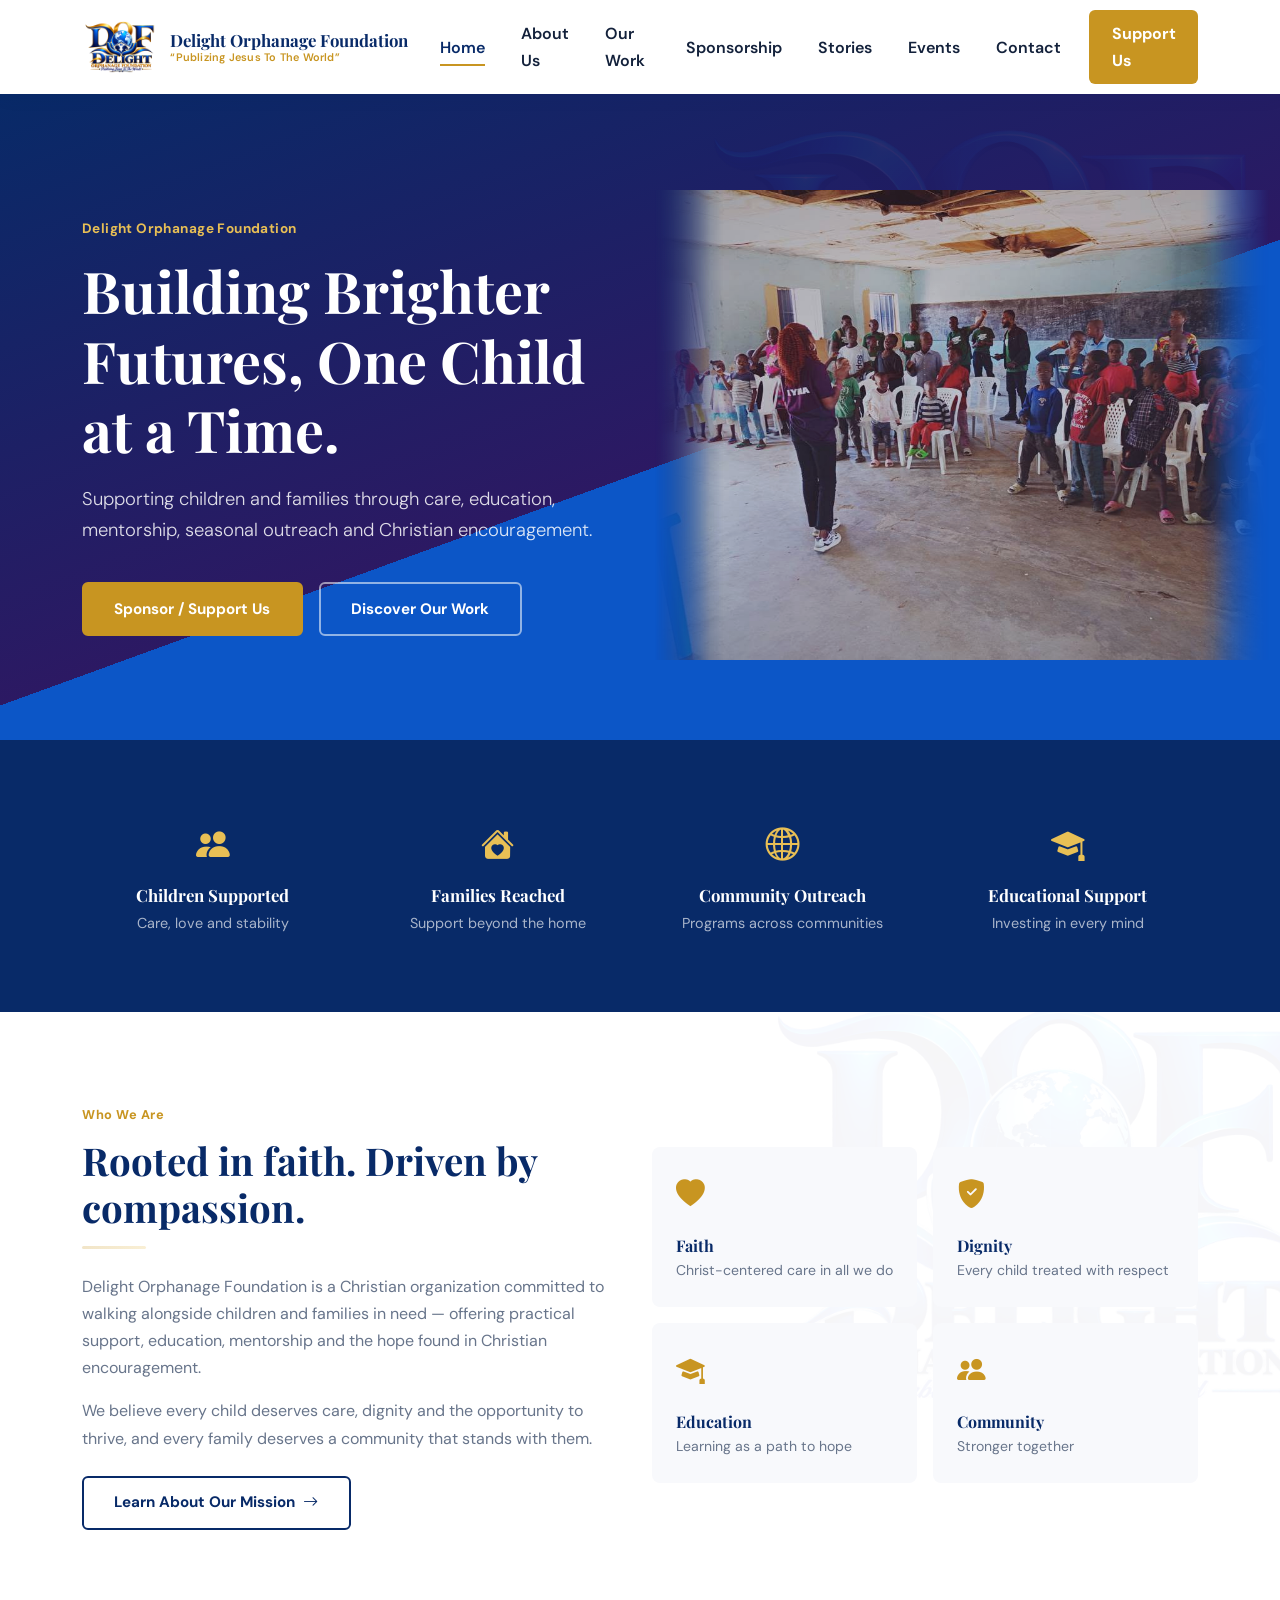
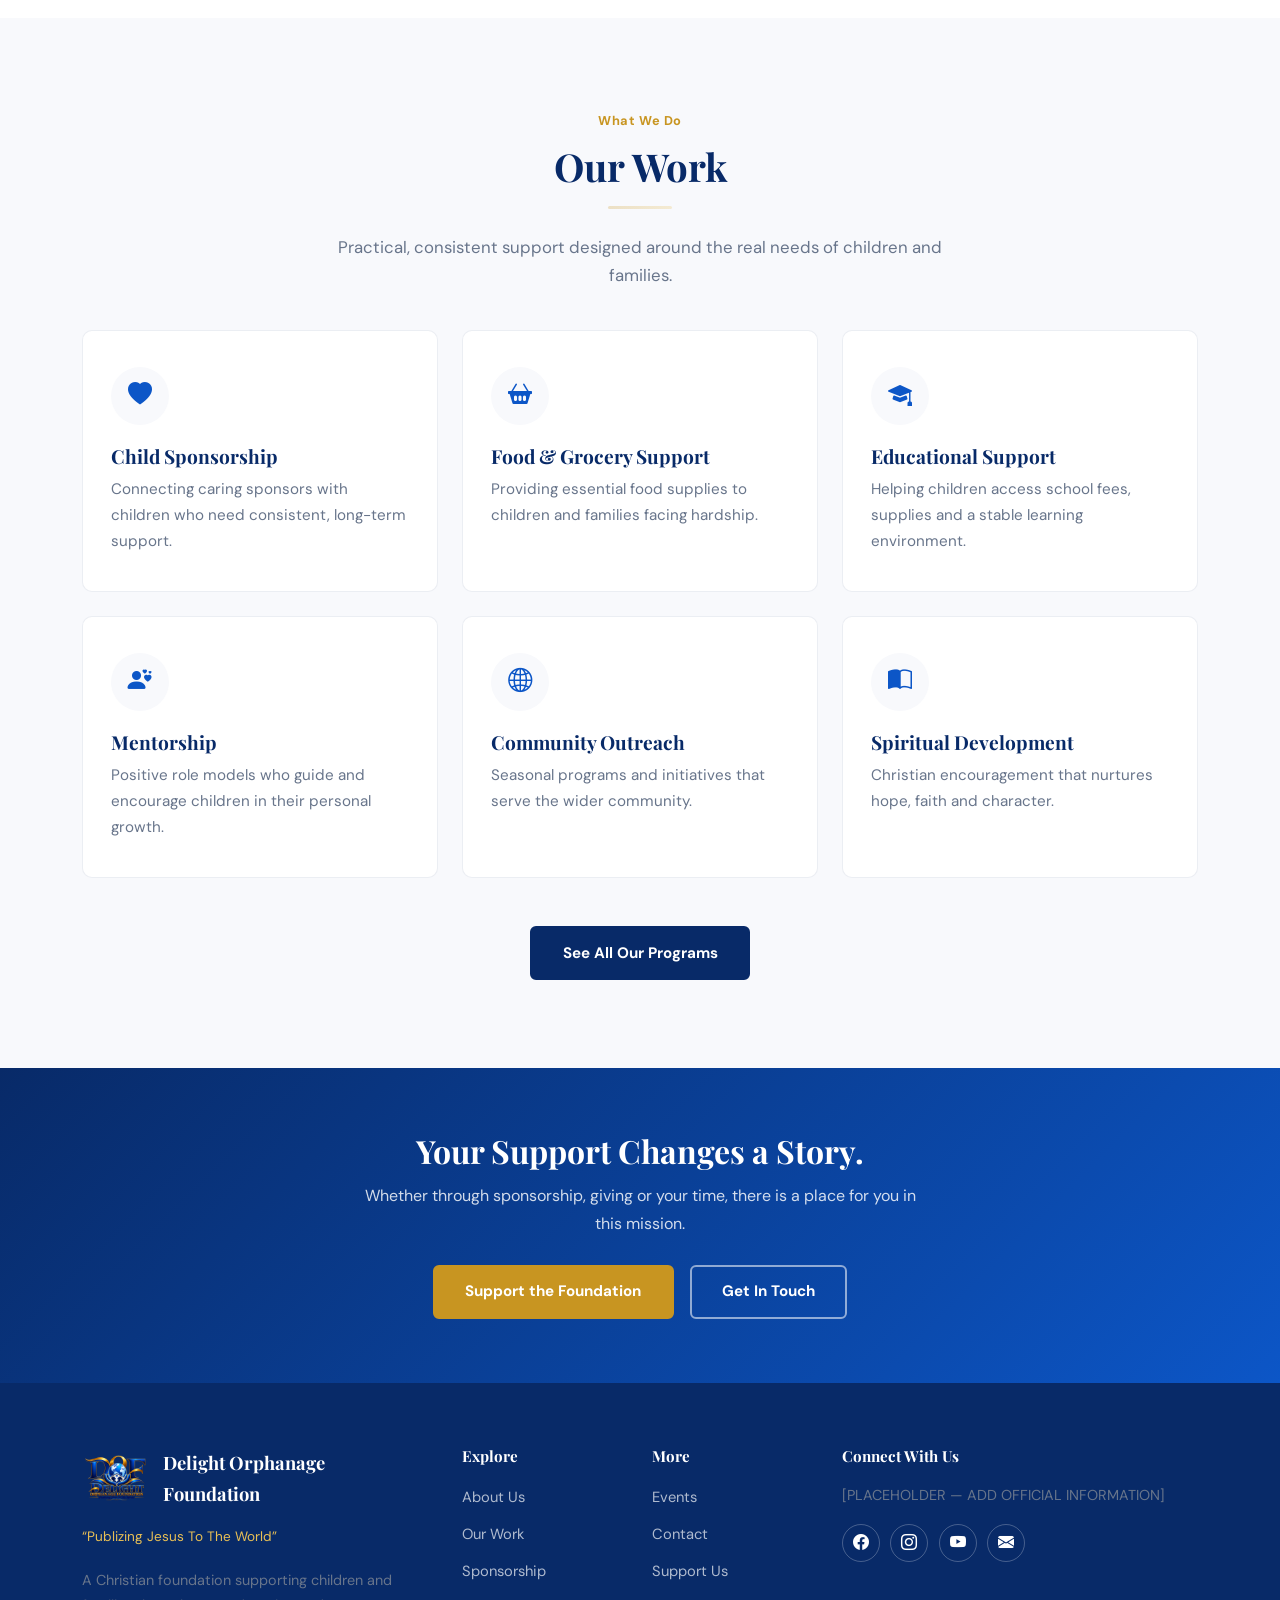
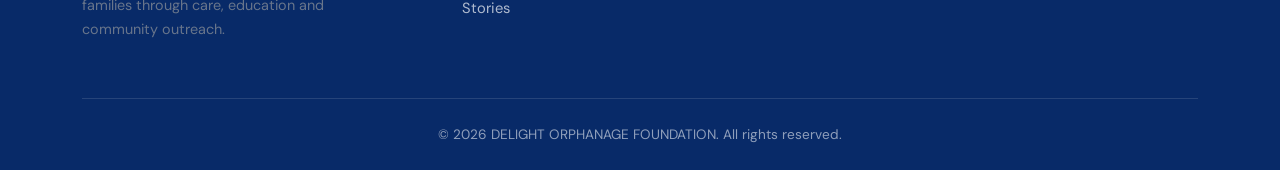
==== commit 60b703bc: "udate ui" ====
--- a/index.html
+++ b/index.html
@@ -68,6 +68,7 @@
       <div class="col-lg-6">
         <div class="hero-art">
           <div class="hero-photo-slideshow" data-hero-slideshow aria-label="Scenes from Delight Orphanage Foundation">
+            <img class="hero-photo" src="assets/images/filer.jpg" alt="2026 event">
             <img class="hero-photo is-active" src="assets/images/events.jpg" alt="Children gathered together at the foundation">
             <img class="hero-photo" src="assets/images/giving.jpg" alt="Foundation volunteers preparing essential supplies">
             <img class="hero-photo" src="assets/images/team.jpg" alt="The foundation team with children">
--- a/css/style.css
+++ b/css/style.css
@@ -340,7 +340,7 @@
 
 .hero-photo-slideshow {
   position: relative;
-  width: min(48vw, 620px);
+  width: min(48vw, 720px);
   height: clamp(300px, 40vw, 470px);
   margin-left: auto;
   overflow: hidden;
@@ -356,7 +356,7 @@
   z-index: 2;
   pointer-events: none;
   background: linear-gradient(90deg, var(--blue-primary) 0%, transparent 12%, transparent 88%, var(--blue-secondary) 100%);
-  filter: blur(8px);
+  filter: blur(1px);
 }
 
 .hero-photo {
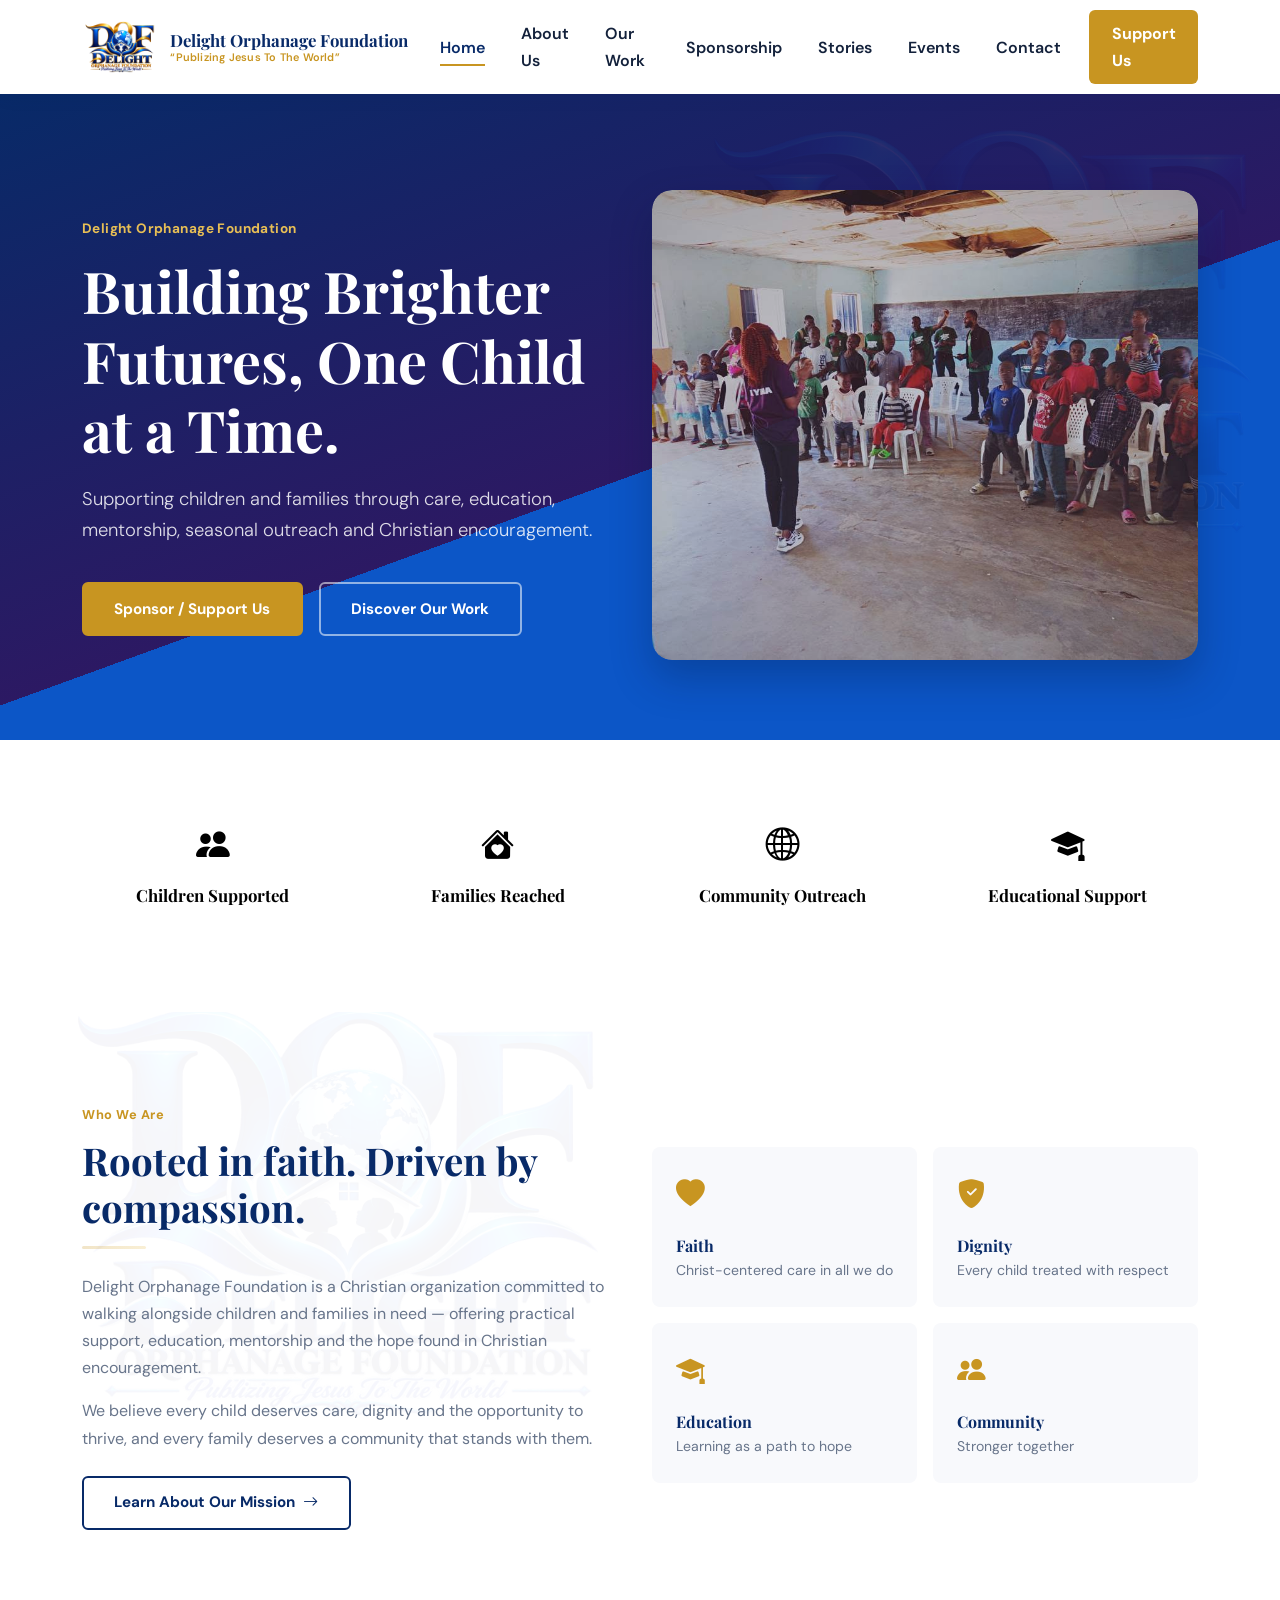
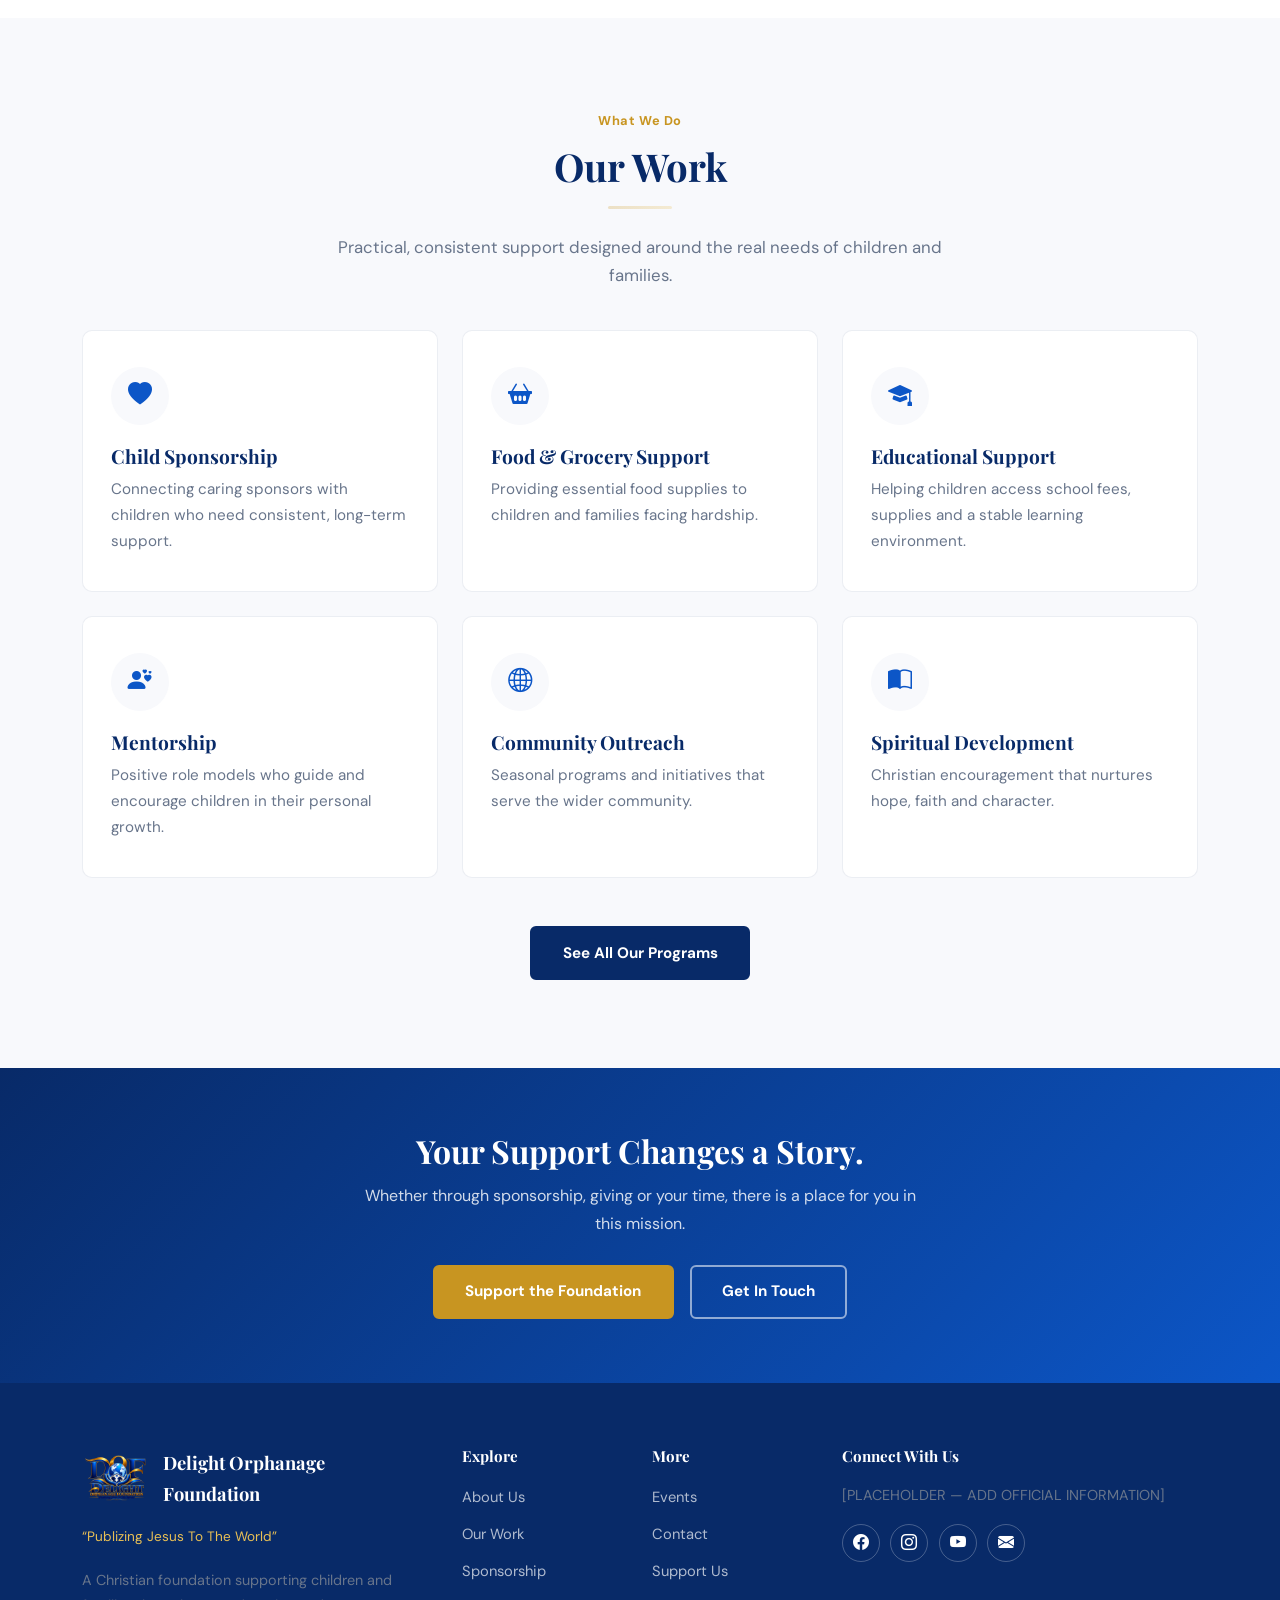
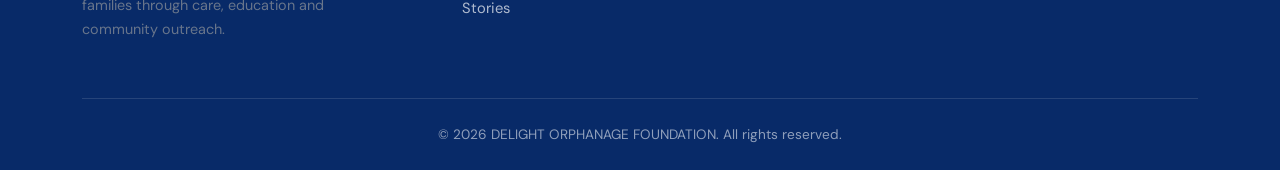
==== commit 63c087d9: "adding the neccessary information on the about page" ====
--- a/index.html
+++ b/index.html
@@ -267,7 +267,7 @@
         <h5>Connect With Us</h5>
         <p style="font-size:0.9rem;">[PLACEHOLDER &mdash; ADD OFFICIAL INFORMATION]</p>
         <div class="footer-social">
-          <a href="#" aria-label="Facebook"><i class="bi bi-facebook"></i></a>
+          <a href="https://www.facebook.com/search/top?q=delight%20orphanage%20foundation" target="_blank" rel="noopener noreferrer" aria-label="Facebook"><i class="bi bi-facebook"></i></a>
           <a href="#" aria-label="Instagram"><i class="bi bi-instagram"></i></a>
           <a href="#" aria-label="YouTube"><i class="bi bi-youtube"></i></a>
           <a href="#" aria-label="Email"><i class="bi bi-envelope-fill"></i></a>
--- a/css/style.css
+++ b/css/style.css
@@ -104,7 +104,7 @@
    WATERMARK — very subtle brand mark on select sections
    ========================================================================== */
 
-.watermark-section { position: relative; overflow: hidden; }
+.watermark-section { position: relative; overflow: hidden; margin: auto; }
 
 .watermark-section::before {
   content: "";
@@ -120,9 +120,141 @@
   opacity: 0.035;
   pointer-events: none;
   z-index: 0;
+  margin-right: 700px;
 }
 
 .watermark-section > .container { position: relative; z-index: 1; }
+
+.about-carousel {
+  position: relative;
+  max-width: 560px;
+  margin: 0 auto;
+  padding: 12px;
+  border-radius: 28px;
+  background: linear-gradient(135deg, rgba(255, 255, 255, 0.9), rgba(200, 149, 33, 0.18), rgba(8, 42, 104, 0.10));
+  box-shadow: 0 24px 55px rgba(8, 42, 104, 0.14), inset 0 1px 0 rgba(255, 255, 255, 0.9);
+}
+
+.about-carousel .carousel-inner {
+  position: relative;
+  border: 1px solid rgba(8, 42, 104, 0.08);
+  background: var(--bg-light);
+  border-radius: 22px;
+  overflow: hidden;
+  box-shadow: 0 18px 30px rgba(8, 42, 104, 0.10);
+}
+
+.about-carousel .carousel-inner::before {
+  content: "";
+  position: absolute;
+  inset: 0;
+  background: linear-gradient(120deg, transparent 0%, rgba(255, 255, 255, 0.62) 28%, transparent 48%, rgba(200, 149, 33, 0.22) 100%);
+  transform: translateX(-120%);
+  animation: about-shine 7s ease-in-out infinite;
+  z-index: 2;
+  pointer-events: none;
+}
+
+.about-carousel .carousel-item {
+  transition: opacity 0.9s ease, transform 0.9s ease;
+}
+
+.about-carousel .carousel-item img {
+  display: block;
+  width: 100%;
+  height: 520px;
+  object-fit: cover;
+  filter: saturate(1.15) contrast(1.07) brightness(0.98);
+  transform: scale(1.02);
+}
+
+.about-carousel .carousel-control-prev,
+.about-carousel .carousel-control-next {
+  width: 46px;
+  height: 46px;
+  top: 50%;
+  transform: translateY(-50%);
+  background: linear-gradient(135deg, rgba(8, 42, 104, 0.85), rgba(12, 86, 199, 0.8));
+  border: 1px solid rgba(255, 255, 255, 0.35);
+  border-radius: 50%;
+  opacity: 1;
+  box-shadow: 0 12px 24px rgba(8, 42, 104, 0.25);
+  transition: transform 0.25s ease, box-shadow 0.25s ease, background 0.25s ease;
+}
+
+.about-carousel .carousel-control-prev:hover,
+.about-carousel .carousel-control-next:hover {
+  transform: translateY(-50%) scale(1.08);
+  box-shadow: 0 14px 28px rgba(200, 149, 33, 0.25);
+}
+
+.about-carousel .carousel-control-prev {
+  left: 18px;
+}
+
+.about-carousel .carousel-control-next {
+  right: 18px;
+}
+
+.about-carousel .carousel-control-prev-icon,
+.about-carousel .carousel-control-next-icon {
+  width: 1.25rem;
+  height: 1.25rem;
+  filter: drop-shadow(0 2px 4px rgba(0,0,0,0.25));
+}
+
+.about-carousel .carousel-indicators {
+  bottom: 14px;
+  z-index: 3;
+}
+
+.about-carousel .carousel-indicators [data-bs-target] {
+  width: 10px;
+  height: 10px;
+  border-radius: 50%;
+  background-color: rgba(255, 255, 255, 0.9);
+  border: none;
+  opacity: 0.75;
+  box-shadow: 0 0 0 2px rgba(8, 42, 104, 0.12);
+}
+
+.about-carousel .carousel-indicators .active {
+  background-color: var(--gold);
+  opacity: 1;
+  box-shadow: 0 0 0 2px rgba(200, 149, 33, 0.2);
+}
+
+@keyframes about-shine {
+  0% {
+    transform: translateX(-120%);
+  }
+  45%, 100% {
+    transform: translateX(120%);
+  }
+}
+
+@media (max-width: 991.98px) {
+  .about-carousel .carousel-item img {
+    height: 420px;
+  }
+}
+
+@media (max-width: 575.98px) {
+  .about-carousel {
+    padding: 8px;
+    border-radius: 20px;
+  }
+
+  .about-carousel .carousel-item img {
+    height: 320px;
+  }
+
+  .about-carousel .carousel-control-prev,
+  .about-carousel .carousel-control-next {
+    width: 40px;
+    height: 40px;
+  }
+}
 
 /* ==========================================================================
    BUTTONS
@@ -334,29 +466,18 @@
 .hero-art {
   position: relative;
   width: 100%;
-  max-width: 540px;
+  max-width: 100%;
   margin: 0 auto;
 }
 
 .hero-photo-slideshow {
   position: relative;
-  width: min(48vw, 720px);
+  width: 100%;
   height: clamp(300px, 40vw, 470px);
   margin-left: auto;
   overflow: hidden;
-  isolation: isolate;
-  -webkit-mask-image: linear-gradient(90deg, transparent 0%, #000 9%, #000 91%, transparent 100%);
-  mask-image: linear-gradient(90deg, transparent 0%, #000 9%, #000 91%, transparent 100%);
-}
-
-.hero-photo-slideshow::after {
-  content: "";
-  position: absolute;
-  inset: -8px;
-  z-index: 2;
-  pointer-events: none;
-  background: linear-gradient(90deg, var(--blue-primary) 0%, transparent 12%, transparent 88%, var(--blue-secondary) 100%);
-  filter: blur(1px);
+  border-radius: 20px;
+  box-shadow: 0 18px 40px rgba(3, 20, 58, 0.28);
 }
 
 .hero-photo {
@@ -365,6 +486,7 @@
   width: 100%;
   height: 100%;
   object-fit: cover;
+  border-radius: 20px;
   opacity: 0;
   transform: scale(1.04);
   transition: opacity 1.2s ease, transform 7s ease;
@@ -428,7 +550,7 @@
    ========================================================================== */
 
 .impact-section {
-  background-color: var(--blue-primary);
+  background-color: rgb(255, 255, 255);
   color: var(--white);
   padding: 3.5rem 0;
 }
@@ -442,13 +564,13 @@
 
 .impact-item i {
   font-size: 2.1rem;
-  color: var(--gold-light);
+  color:black;
   margin-bottom: 0.75rem;
   display: inline-block;
 }
 
 .impact-item h4 {
-  color: var(--white);
+  color: black;
   font-size: 1.05rem;
   margin-bottom: 0.35rem;
 }
@@ -976,7 +1098,7 @@
   .hero-btns { justify-content: center; }
   .hero p.lead { margin-left: auto; margin-right: auto; }
   .hero-art { margin-top: 2.5rem; }
-  .hero-photo-slideshow { width: min(80vw, 460px); margin: 0 auto; }
+  .hero-photo-slideshow { width: min(92vw, 560px); margin: 0 auto; }
 }
 
 @media (max-width: 575.98px) {
